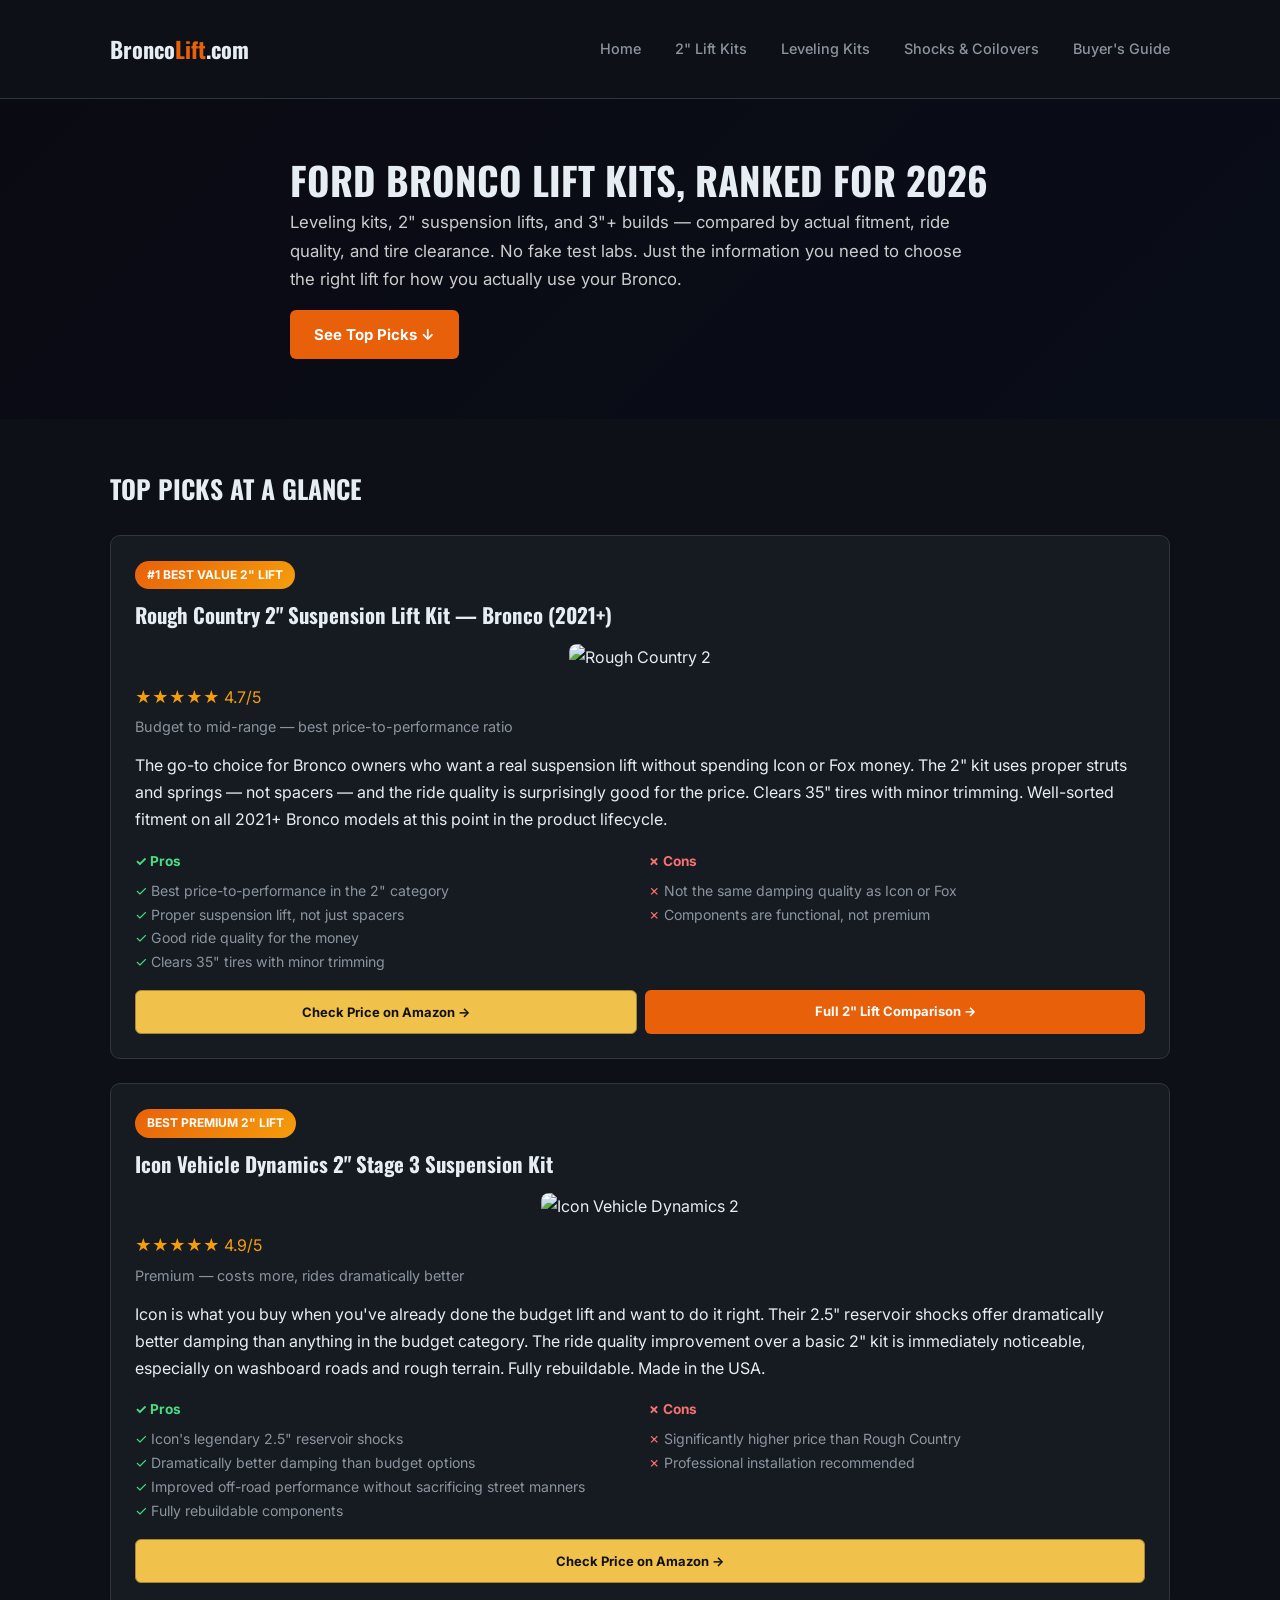
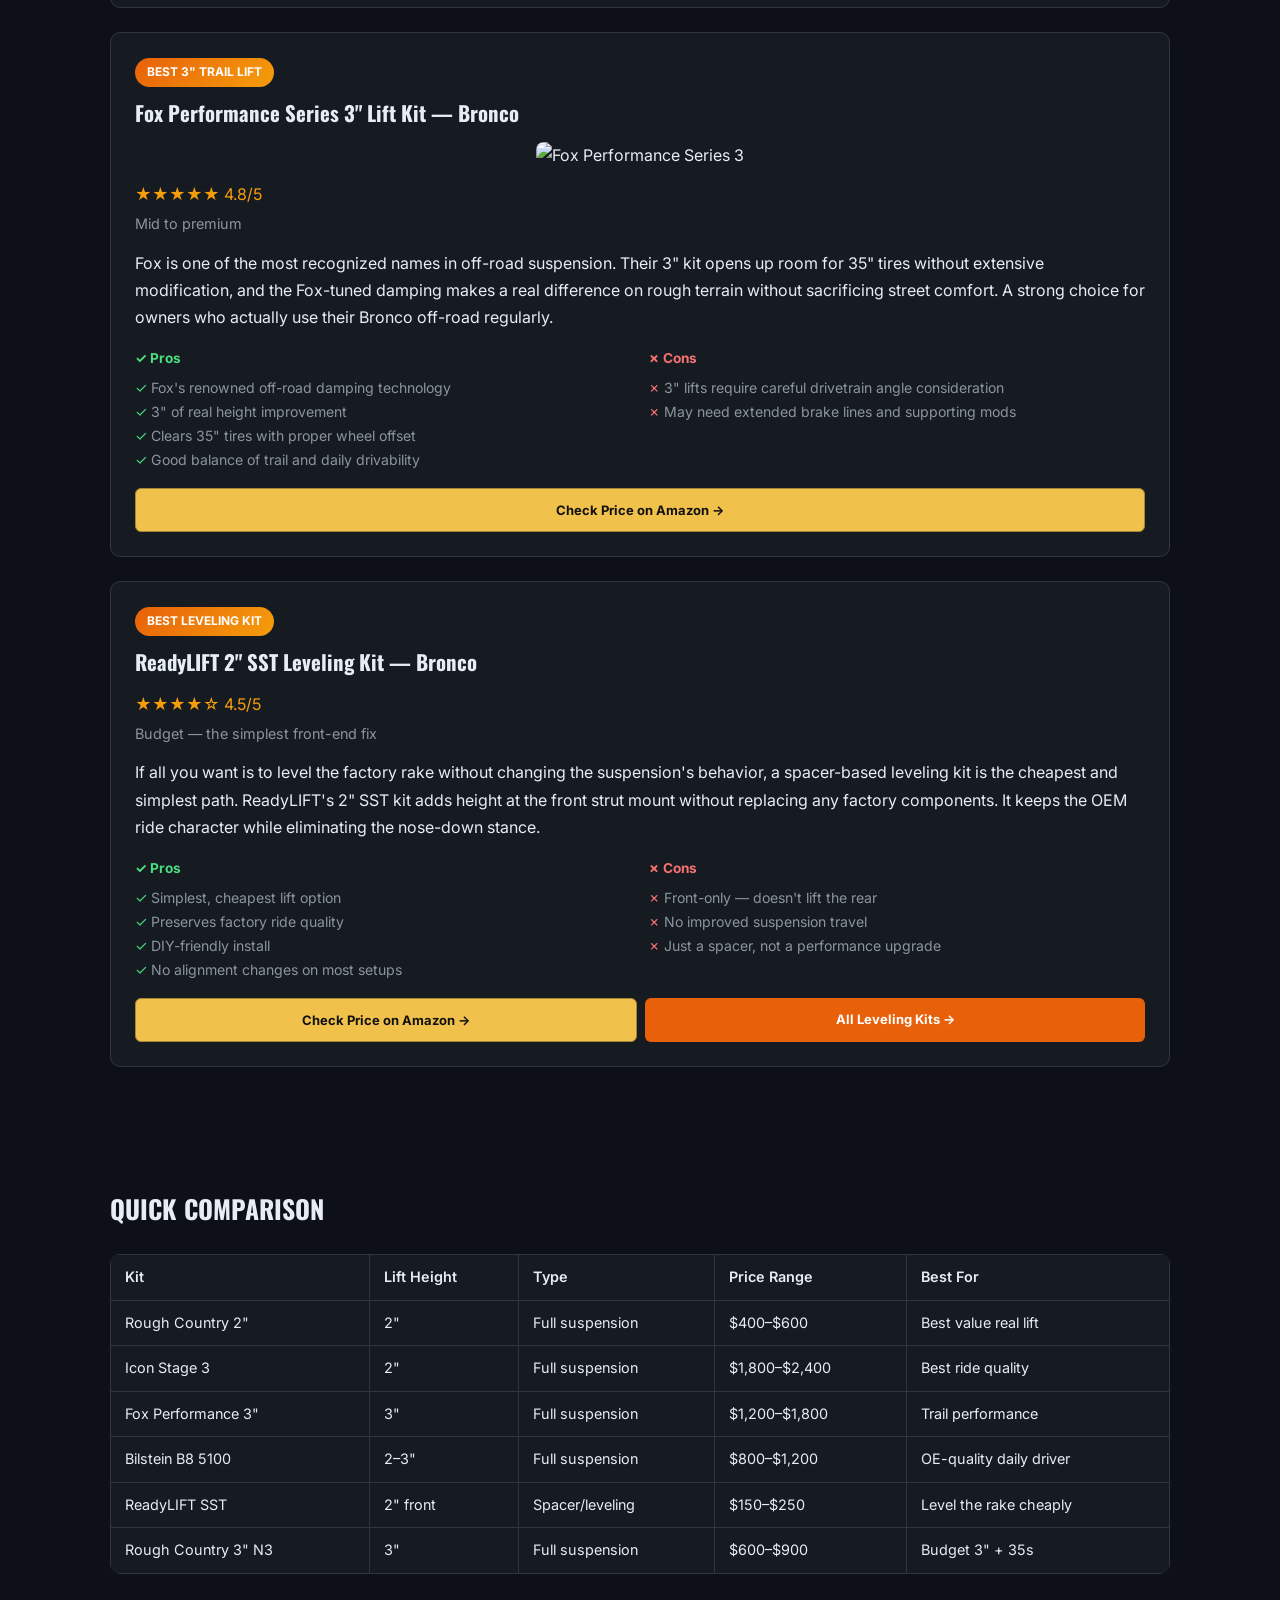
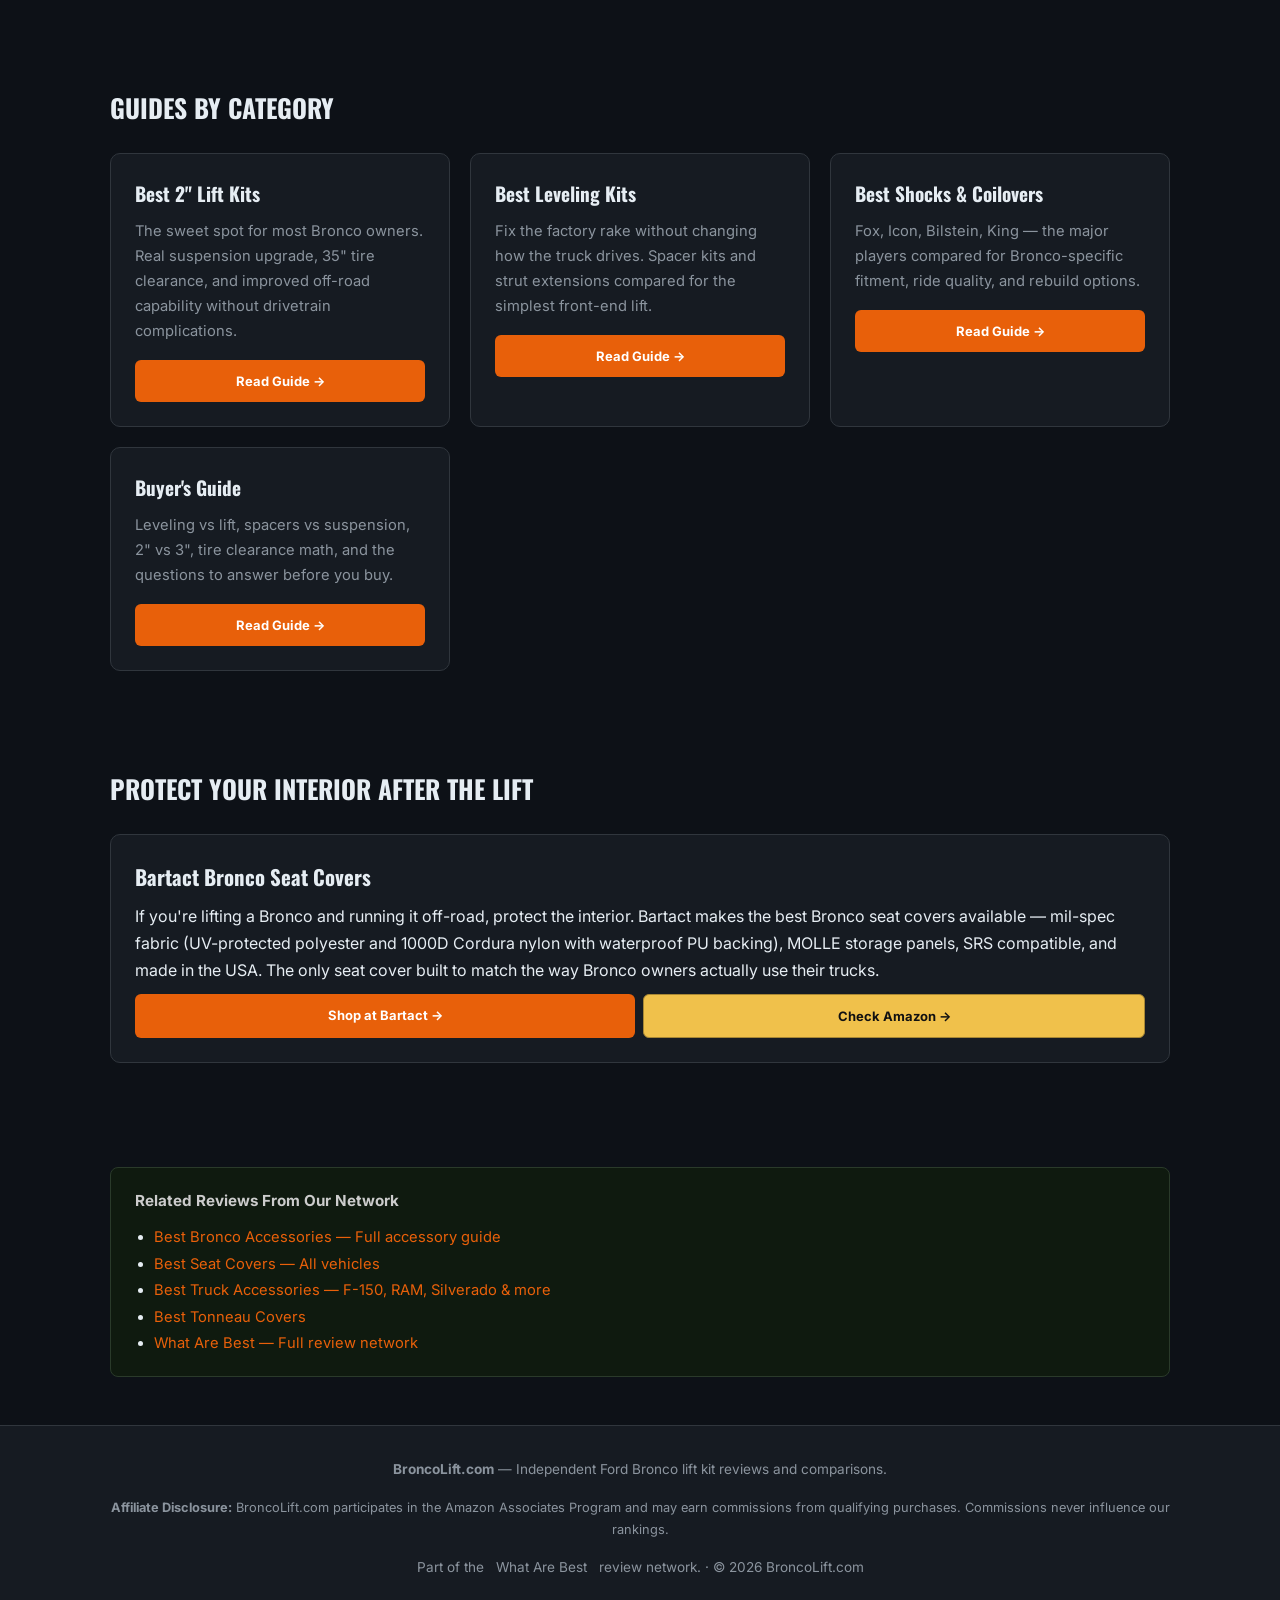
==== index.html @ f605ae65 "Fix duplicate/placeholder images across vehicle/product cards (2 fixes (1 swap, 1 strip)) Network-wi" ====
<!DOCTYPE html>
<html lang="en">
<head>
<meta charset="UTF-8">
<meta name="viewport" content="width=device-width,initial-scale=1">
<title>Best Ford Bronco Lift Kits 2026 — Leveling, 2" & 3" Suspension Lifts | BroncoLift.com</title>
<meta name="description" content="Ford Bronco lift kits ranked by real owners and fitment data. Rough Country, Icon, Fox, Bilstein — which lift is right for your Bronco?">
<link rel="canonical" href="https://broncolift.com/">
<link href="https://fonts.googleapis.com/css2?family=Inter:wght@400;500;600;700&family=Oswald:wght@400;500;600;700&display=swap" rel="stylesheet">
<link rel="stylesheet" href="style.css">
<meta property="og:type" content="website">
<meta property="og:title" content="Best Ford Bronco Lift Kits 2026 — BroncoLift.com">
<meta property="og:url" content="https://broncolift.com/">
<meta property="og:description" content="Ford Bronco lift kits ranked by real owners and fitment data.">
<script type="application/ld+json">{"@context":"https://schema.org","@type":"WebSite","name":"BroncoLift.com","url":"https://broncolift.com/","publisher":{"@type":"Organization","name":"What Are Best"},"description":"Ford Bronco lift kit reviews, comparisons, and buyer's guide."}</script>
<style>
*{margin:0;padding:0;box-sizing:border-box}
:root{--bg:#0d1117;--card:#161b22;--accent:#e8600a;--accent2:#f59e0b;--text:#e6edf3;--text2:#8b949e;--border:#30363d}
body{font-family:'Inter',sans-serif;background:var(--bg);color:var(--text);line-height:1.7}
a{color:var(--accent);text-decoration:none}
a:hover{text-decoration:underline}
.container{max-width:1100px;margin:0 auto;padding:0 20px}
nav{background:#0d1117;border-bottom:1px solid var(--border);padding:14px 0;position:sticky;top:0;z-index:100}
nav .container{display:flex;align-items:center;justify-content:space-between;flex-wrap:wrap;gap:10px}
.logo{font-family:'Oswald',sans-serif;font-size:1.4rem;font-weight:700;color:var(--text)}
.logo span{color:var(--accent)}
.nav-links{display:flex;gap:18px;flex-wrap:wrap}
.nav-links a{color:var(--text2);font-size:.9rem;font-weight:500}
.nav-links a:hover{color:var(--text)}
.hero{background:linear-gradient(rgba(0,0,0,0.6),rgba(0,0,0,0.6)),linear-gradient(135deg, #1a1a2e 0%, #16213e 100%) center/cover no-repeat;min-height:320px;display:flex;align-items:center;padding:3rem 0}
.hero h1{font-family:'Oswald',sans-serif;font-size:2.4rem;text-transform:uppercase;margin-bottom:.5rem}
.hero p{color:#ccc;font-size:1.05rem;max-width:700px;margin-bottom:1rem}
.btn{display:inline-block;padding:12px 24px;border-radius:6px;font-weight:700;font-size:15px;transition:opacity .2s}
.btn-primary{background:var(--accent);color:#fff}
.btn-amazon{background:#f0c14b;color:#111;border:1px solid #a88734}
.section{padding:3rem 0}
.section h2{font-family:'Oswald',sans-serif;font-size:1.6rem;text-transform:uppercase;margin-bottom:1.5rem;color:var(--text)}
.grid{display:grid;grid-template-columns:repeat(auto-fit,minmax(300px,1fr));gap:20px}
.card{background:var(--card);border:1px solid var(--border);border-radius:10px;padding:1.5rem;transition:transform .2s,box-shadow .2s}
.card:hover{transform:translateY(-3px);box-shadow:0 8px 30px rgba(0,0,0,.3)}
.card h3{font-family:'Oswald',sans-serif;font-size:1.2rem;margin-bottom:.5rem}
.card p{color:var(--text2);font-size:.92rem;margin-bottom:1rem}
.card-img{margin-bottom:1rem;text-align:center}
.card-img img{max-width:100%;height:200px;object-fit:contain;border-radius:8px}
.product-box{background:var(--card);border:1px solid var(--border);border-radius:10px;padding:1.5rem;margin:1.5rem 0}
.product-box h3{font-family:'Oswald',sans-serif;font-size:1.3rem;margin-bottom:.5rem}
.badge{display:inline-block;background:linear-gradient(135deg,var(--accent),var(--accent2));color:#fff;padding:4px 12px;border-radius:20px;font-size:.75rem;font-weight:700;text-transform:uppercase;margin-bottom:8px}
.stars{color:#f59e0b;margin-bottom:4px}
.price{color:var(--text2);font-size:.9rem;margin-bottom:.8rem}
.pros-cons{display:grid;grid-template-columns:1fr 1fr;gap:16px;margin:1rem 0}
.pros h4,.cons h4{font-size:.85rem;margin-bottom:6px}
.pros{color:#4ade80}.cons{color:#f87171}
.pros ul,.cons ul{list-style:none;padding:0;font-size:.88rem;color:var(--text2)}
.pros li:before{content:"✓ ";color:#4ade80}.cons li:before{content:"✗ ";color:#f87171}
.card-buttons{display:flex;gap:8px;flex-wrap:wrap;margin-top:10px}
.card-buttons a{flex:1;min-width:120px;text-align:center;font-size:13px;padding:10px 12px}
table{width:100%;border-collapse:collapse;margin:1rem 0}
th,td{padding:10px 14px;border:1px solid var(--border);text-align:left;font-size:.9rem}
th{background:var(--card);font-weight:600}
.cross-links{background:#0f1a0f;border:1px solid #2a3a2a;border-radius:8px;padding:1.2rem 1.5rem;margin:2rem 0}
.cross-links strong{color:#ccc;font-size:.95rem}
.cross-links ul{margin:.6rem 0 0 1.2rem;font-size:.92rem;line-height:1.8}
footer{background:var(--card);border-top:1px solid var(--border);padding:2rem 0;margin-top:3rem;text-align:center;color:var(--text2);font-size:.85rem}
footer a{color:var(--text2);margin:0 8px}
.affiliate-note{font-size:.8rem;color:var(--text2);margin-top:1rem}
@media(max-width:600px){.hero h1{font-size:1.6rem}.pros-cons{grid-template-columns:1fr}}
</style>
</head>
<body>

<nav><div class="container">
<div class="logo">Bronco<span>Lift</span>.com</div>
<div class="nav-links">
<a href="index.html">Home</a>
<a href="best-2-inch-lift-kits.html">2" Lift Kits</a>
<a href="best-leveling-kits.html">Leveling Kits</a>
<a href="best-shocks-and-coilovers.html">Shocks & Coilovers</a>
<a href="buyers-guide.html">Buyer's Guide</a>
</div>
</div></nav>

<header class="hero"><div class="container">
<h1>Ford Bronco Lift Kits, Ranked for 2026</h1>
<p>Leveling kits, 2" suspension lifts, and 3"+ builds — compared by actual fitment, ride quality, and tire clearance. No fake test labs. Just the information you need to choose the right lift for how you actually use your Bronco.</p>
<a class="btn btn-primary" href="#top-picks">See Top Picks ↓</a>
</div></header>

<section class="section" id="top-picks"><div class="container">
<h2>Top Picks at a Glance</h2>

<div class="product-box">
<span class="badge">#1 Best Value 2" Lift</span>
<h3>Rough Country 2" Suspension Lift Kit — Bronco (2021+)</h3><div style="text-align:center;margin:12px 0"><img src="https://m.media-amazon.com/images/I/61cwukK4epL._AC_SL1500_.jpg" alt="Rough Country 2" Suspension Lift Kit — Bronco (2021+)" style="max-width:100%;height:auto;max-height:280px;object-fit:contain;border-radius:8px" loading="lazy"></div>

<div class="stars">★★★★★ 4.7/5</div>
<div class="price">Budget to mid-range — best price-to-performance ratio</div>
<p>The go-to choice for Bronco owners who want a real suspension lift without spending Icon or Fox money. The 2" kit uses proper struts and springs — not spacers — and the ride quality is surprisingly good for the price. Clears 35" tires with minor trimming. Well-sorted fitment on all 2021+ Bronco models at this point in the product lifecycle.</p>
<div class="pros-cons">
<div class="pros"><h4>✓ Pros</h4><ul><li>Best price-to-performance in the 2" category</li><li>Proper suspension lift, not just spacers</li><li>Good ride quality for the money</li><li>Clears 35" tires with minor trimming</li></ul></div>
<div class="cons"><h4>✗ Cons</h4><ul><li>Not the same damping quality as Icon or Fox</li><li>Components are functional, not premium</li></ul></div>
</div>
<div class="card-buttons">
<a class="btn btn-amazon" href="https://www.amazon.com/s?k=Rough+Country+Bronco+2+inch+lift+kit&tag=brazenprodu01-20" target="_blank" rel="nofollow noopener">Check Price on Amazon →</a>
<a class="btn btn-primary" href="best-2-inch-lift-kits.html">Full 2" Lift Comparison →</a>
</div>
</div>

<div class="product-box">
<span class="badge">Best Premium 2" Lift</span>
<h3>Icon Vehicle Dynamics 2" Stage 3 Suspension Kit</h3><div style="text-align:center;margin:12px 0"><img src="https://m.media-amazon.com/images/I/61pr8hieUiL._AC_SL1500_.jpg" alt="Icon Vehicle Dynamics 2" Stage 3 Suspension Kit" style="max-width:100%;height:auto;max-height:280px;object-fit:contain;border-radius:8px" loading="lazy"></div>

<div class="stars">★★★★★ 4.9/5</div>
<div class="price">Premium — costs more, rides dramatically better</div>
<p>Icon is what you buy when you've already done the budget lift and want to do it right. Their 2.5" reservoir shocks offer dramatically better damping than anything in the budget category. The ride quality improvement over a basic 2" kit is immediately noticeable, especially on washboard roads and rough terrain. Fully rebuildable. Made in the USA.</p>
<div class="pros-cons">
<div class="pros"><h4>✓ Pros</h4><ul><li>Icon's legendary 2.5" reservoir shocks</li><li>Dramatically better damping than budget options</li><li>Improved off-road performance without sacrificing street manners</li><li>Fully rebuildable components</li></ul></div>
<div class="cons"><h4>✗ Cons</h4><ul><li>Significantly higher price than Rough Country</li><li>Professional installation recommended</li></ul></div>
</div>
<div class="card-buttons">
<a class="btn btn-amazon" href="https://www.amazon.com/s?k=Icon+Vehicle+Dynamics+Bronco+2+inch+lift&tag=brazenprodu01-20" target="_blank" rel="nofollow noopener">Check Price on Amazon →</a>
</div>
</div>

<div class="product-box">
<span class="badge">Best 3" Trail Lift</span>
<h3>Fox Performance Series 3" Lift Kit — Bronco</h3><div style="text-align:center;margin:12px 0"><img src="https://m.media-amazon.com/images/I/51bFvAzzqHL._AC_SL1500_.jpg" alt="Fox Performance Series 3" Lift Kit — Bronco" style="max-width:100%;height:auto;max-height:280px;object-fit:contain;border-radius:8px" loading="lazy"></div>

<div class="stars">★★★★★ 4.8/5</div>
<div class="price">Mid to premium</div>
<p>Fox is one of the most recognized names in off-road suspension. Their 3" kit opens up room for 35" tires without extensive modification, and the Fox-tuned damping makes a real difference on rough terrain without sacrificing street comfort. A strong choice for owners who actually use their Bronco off-road regularly.</p>
<div class="pros-cons">
<div class="pros"><h4>✓ Pros</h4><ul><li>Fox's renowned off-road damping technology</li><li>3" of real height improvement</li><li>Clears 35" tires with proper wheel offset</li><li>Good balance of trail and daily drivability</li></ul></div>
<div class="cons"><h4>✗ Cons</h4><ul><li>3" lifts require careful drivetrain angle consideration</li><li>May need extended brake lines and supporting mods</li></ul></div>
</div>
<div class="card-buttons">
<a class="btn btn-amazon" href="https://www.amazon.com/s?k=Fox+Bronco+3+inch+lift+kit&tag=brazenprodu01-20" target="_blank" rel="nofollow noopener">Check Price on Amazon →</a>
</div>
</div>

<div class="product-box">
<span class="badge">Best Leveling Kit</span>
<h3>ReadyLIFT 2" SST Leveling Kit — Bronco</h3><div style="text-align:center;margin:12px 0"></div>

<div class="stars">★★★★☆ 4.5/5</div>
<div class="price">Budget — the simplest front-end fix</div>
<p>If all you want is to level the factory rake without changing the suspension's behavior, a spacer-based leveling kit is the cheapest and simplest path. ReadyLIFT's 2" SST kit adds height at the front strut mount without replacing any factory components. It keeps the OEM ride character while eliminating the nose-down stance.</p>
<div class="pros-cons">
<div class="pros"><h4>✓ Pros</h4><ul><li>Simplest, cheapest lift option</li><li>Preserves factory ride quality</li><li>DIY-friendly install</li><li>No alignment changes on most setups</li></ul></div>
<div class="cons"><h4>✗ Cons</h4><ul><li>Front-only — doesn't lift the rear</li><li>No improved suspension travel</li><li>Just a spacer, not a performance upgrade</li></ul></div>
</div>
<div class="card-buttons">
<a class="btn btn-amazon" href="https://www.amazon.com/s?k=ReadyLIFT+Bronco+leveling+kit&tag=brazenprodu01-20" target="_blank" rel="nofollow noopener">Check Price on Amazon →</a>
<a class="btn btn-primary" href="best-leveling-kits.html">All Leveling Kits →</a>
</div>
</div>

</div></section>

<section class="section"><div class="container">
<h2>Quick Comparison</h2>
<table>
<thead><tr><th>Kit</th><th>Lift Height</th><th>Type</th><th>Price Range</th><th>Best For</th></tr></thead>
<tbody>
<tr><td>Rough Country 2"</td><td>2"</td><td>Full suspension</td><td>$400–$600</td><td>Best value real lift</td></tr>
<tr><td>Icon Stage 3</td><td>2"</td><td>Full suspension</td><td>$1,800–$2,400</td><td>Best ride quality</td></tr>
<tr><td>Fox Performance 3"</td><td>3"</td><td>Full suspension</td><td>$1,200–$1,800</td><td>Trail performance</td></tr>
<tr><td>Bilstein B8 5100</td><td>2–3"</td><td>Full suspension</td><td>$800–$1,200</td><td>OE-quality daily driver</td></tr>
<tr><td>ReadyLIFT SST</td><td>2" front</td><td>Spacer/leveling</td><td>$150–$250</td><td>Level the rake cheaply</td></tr>
<tr><td>Rough Country 3" N3</td><td>3"</td><td>Full suspension</td><td>$600–$900</td><td>Budget 3" + 35s</td></tr>
</tbody>
</table>
</div></section>

<section class="section"><div class="container">
<h2>Guides by Category</h2>
<div class="grid">
<div class="card">

<h3>Best 2" Lift Kits</h3>
<p>The sweet spot for most Bronco owners. Real suspension upgrade, 35" tire clearance, and improved off-road capability without drivetrain complications.</p>
<div class="card-buttons"><a class="btn btn-primary" href="best-2-inch-lift-kits.html">Read Guide →</a></div>
</div>
<div class="card">

<h3>Best Leveling Kits</h3>
<p>Fix the factory rake without changing how the truck drives. Spacer kits and strut extensions compared for the simplest front-end lift.</p>
<div class="card-buttons"><a class="btn btn-primary" href="best-leveling-kits.html">Read Guide →</a></div>
</div>
<div class="card">

<h3>Best Shocks & Coilovers</h3>
<p>Fox, Icon, Bilstein, King — the major players compared for Bronco-specific fitment, ride quality, and rebuild options.</p>
<div class="card-buttons"><a class="btn btn-primary" href="best-shocks-and-coilovers.html">Read Guide →</a></div>
</div>
<div class="card">

<h3>Buyer's Guide</h3>
<p>Leveling vs lift, spacers vs suspension, 2" vs 3", tire clearance math, and the questions to answer before you buy.</p>
<div class="card-buttons"><a class="btn btn-primary" href="buyers-guide.html">Read Guide →</a></div>
</div>
</div>
</div></section>

<section class="section"><div class="container">
<h2>Protect Your Interior After the Lift</h2>
<div class="product-box">
<h3>Bartact Bronco Seat Covers</h3>

<p>If you're lifting a Bronco and running it off-road, protect the interior. Bartact makes the best Bronco seat covers available — mil-spec fabric (UV-protected polyester and 1000D Cordura nylon with waterproof PU backing), MOLLE storage panels, SRS compatible, and made in the USA. The only seat cover built to match the way Bronco owners actually use their trucks.</p>
<div class="card-buttons">
<a class="btn btn-primary" href="https://bartact.com/collections/ford-bronco-seat-covers" target="_blank" rel="nofollow noopener">Shop at Bartact →</a>
<a class="btn btn-amazon" href="https://www.amazon.com/s?k=Bartact+Bronco+seat+covers&tag=brazenprodu01-20" target="_blank" rel="nofollow noopener">Check Amazon →</a>
</div>
</div>
</div></section>

<div class="container">
<div class="cross-links">
<strong>Related Reviews From Our Network</strong>
<ul>
<li><a href="https://bestbroncoaccessories.com">Best Bronco Accessories — Full accessory guide</a></li>
<li><a href="https://bestseatcover.com">Best Seat Covers — All vehicles</a></li>
<li><a href="https://besttruckaccessories.com">Best Truck Accessories — F-150, RAM, Silverado & more</a></li>
<li><a href="https://besttonneaucovers.com">Best Tonneau Covers</a></li>
<li><a href="https://whatarebest.com">What Are Best — Full review network</a></li>
</ul>
</div>
</div>

<footer>
<div class="container">
<p><strong>BroncoLift.com</strong> — Independent Ford Bronco lift kit reviews and comparisons.</p>
<p class="affiliate-note"><strong>Affiliate Disclosure:</strong> BroncoLift.com participates in the Amazon Associates Program and may earn commissions from qualifying purchases. Commissions never influence our rankings.</p>
<p style="margin-top:1rem">Part of the <a href="https://whatarebest.com">What Are Best</a> review network. · © 2026 BroncoLift.com</p>
</div>
</footer>

</body>
</html>
---- style.css ----
:root{--bg:#111;--card:#1b1b1b;--text:#f3f3f3;--muted:#c8c8c8;--accent:#f4a261;--border:#333}*{box-sizing:border-box}body{margin:0;font-family:Arial,sans-serif;background:var(--bg);color:var(--text);line-height:1.6}a{color:var(--accent);text-decoration:none}.container{max-width:1180px;margin:0 auto;padding:0 20px}nav{position:sticky;top:0;background:#111c;border-bottom:1px solid var(--border)}nav .container{display:flex;justify-content:space-between;align-items:center;padding:16px 20px}.logo{font-weight:800;font-size:1.4rem}.logo span{color:var(--accent)}.nav-links a{margin-left:16px;color:var(--muted)}.hero{padding:68px 0 34px;background:linear-gradient(180deg,rgba(255,255,255,.03),transparent)}.hero h1{font-size:2.8rem;line-height:1.08;margin:0 0 12px}.hero p{max-width:780px;color:var(--muted)}.grid{display:grid;grid-template-columns:repeat(auto-fit,minmax(260px,1fr));gap:20px}.card{background:var(--card);border:1px solid var(--border);border-radius:14px;padding:22px}.btn{display:inline-block;padding:11px 16px;border-radius:8px;font-weight:700}.btn-primary{background:var(--accent);color:#111}.btn-outline{border:1px solid var(--border);color:#fff}section{padding:28px 0}table{width:100%;border-collapse:collapse;background:var(--card);border-radius:10px;overflow:hidden}th,td{padding:12px;border-bottom:1px solid var(--border);text-align:left}th{background:#222}.footer{border-top:1px solid var(--border);margin-top:36px;padding:28px 0;color:var(--muted)}.network a{display:inline-block;margin:6px 10px 0 0;color:var(--muted)}@media(max-width:700px){.hero h1{font-size:2.1rem}nav .container{display:block}.nav-links{margin-top:10px}}
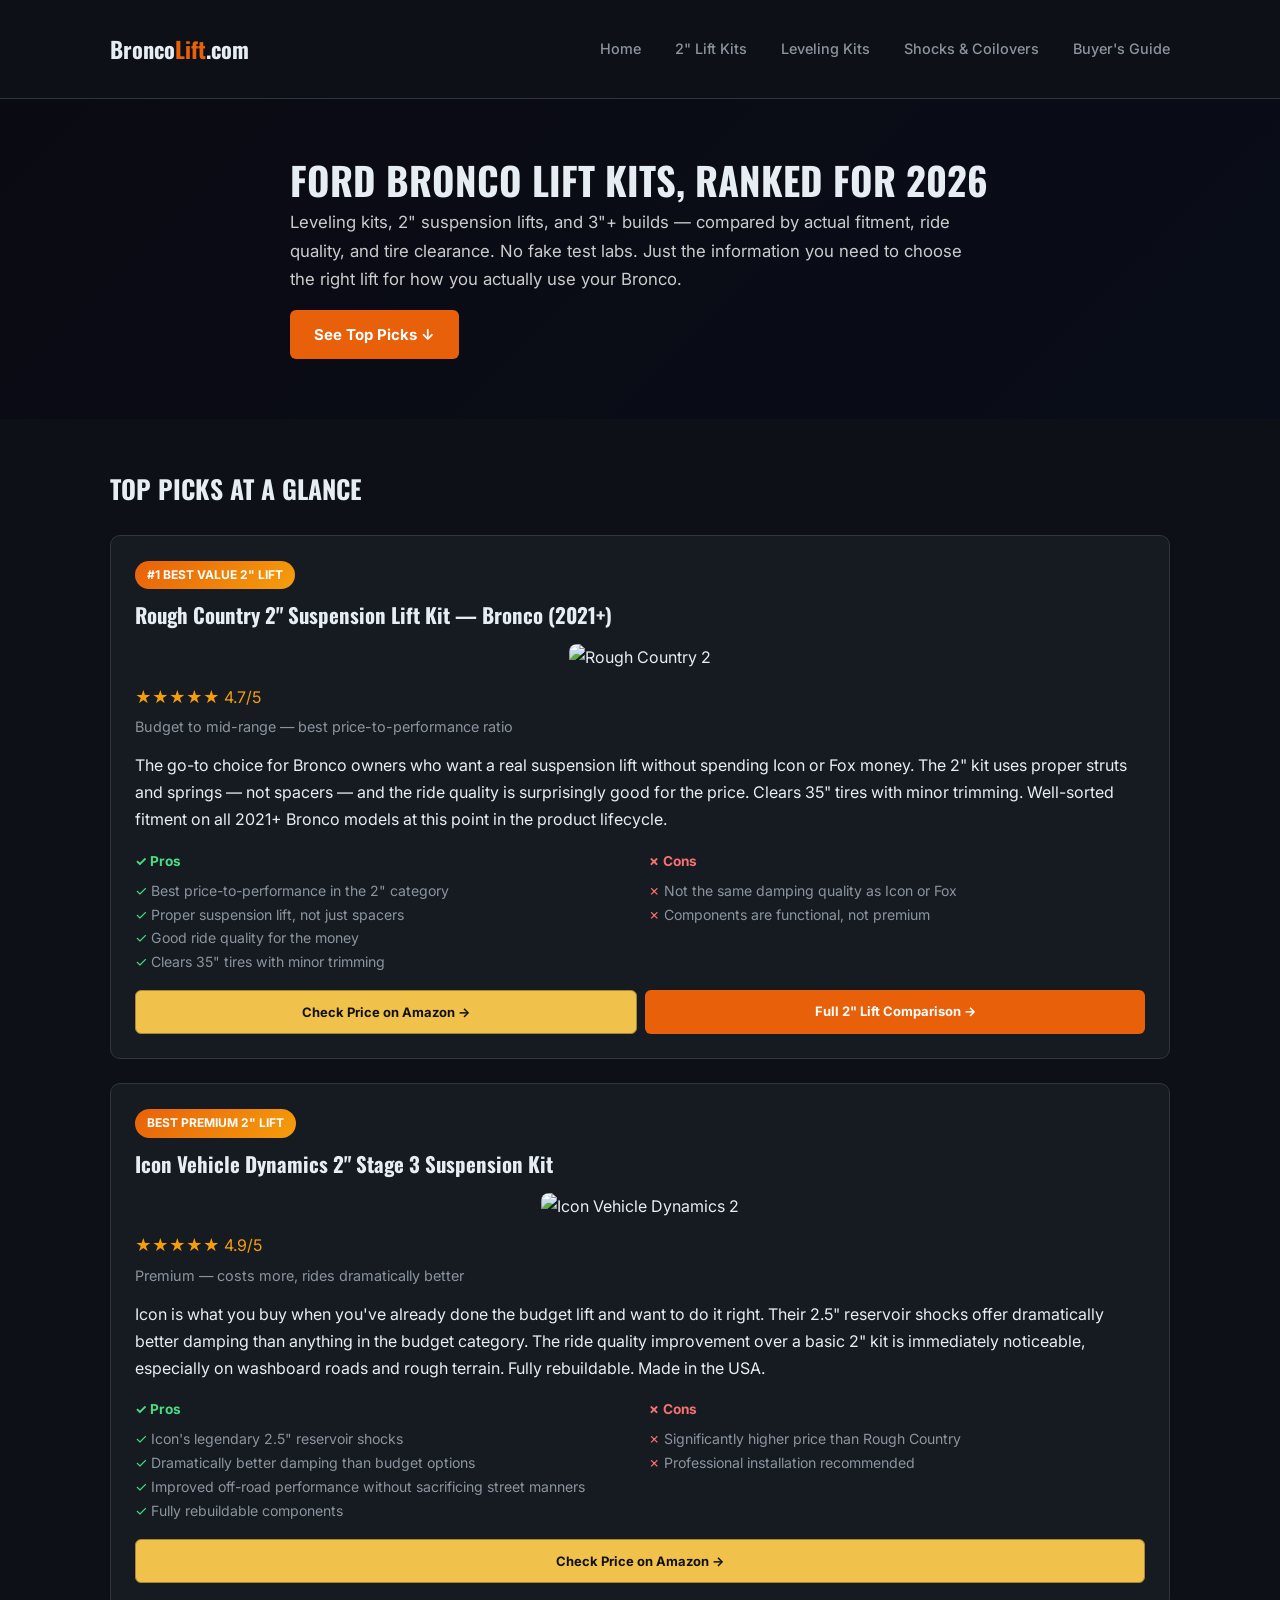
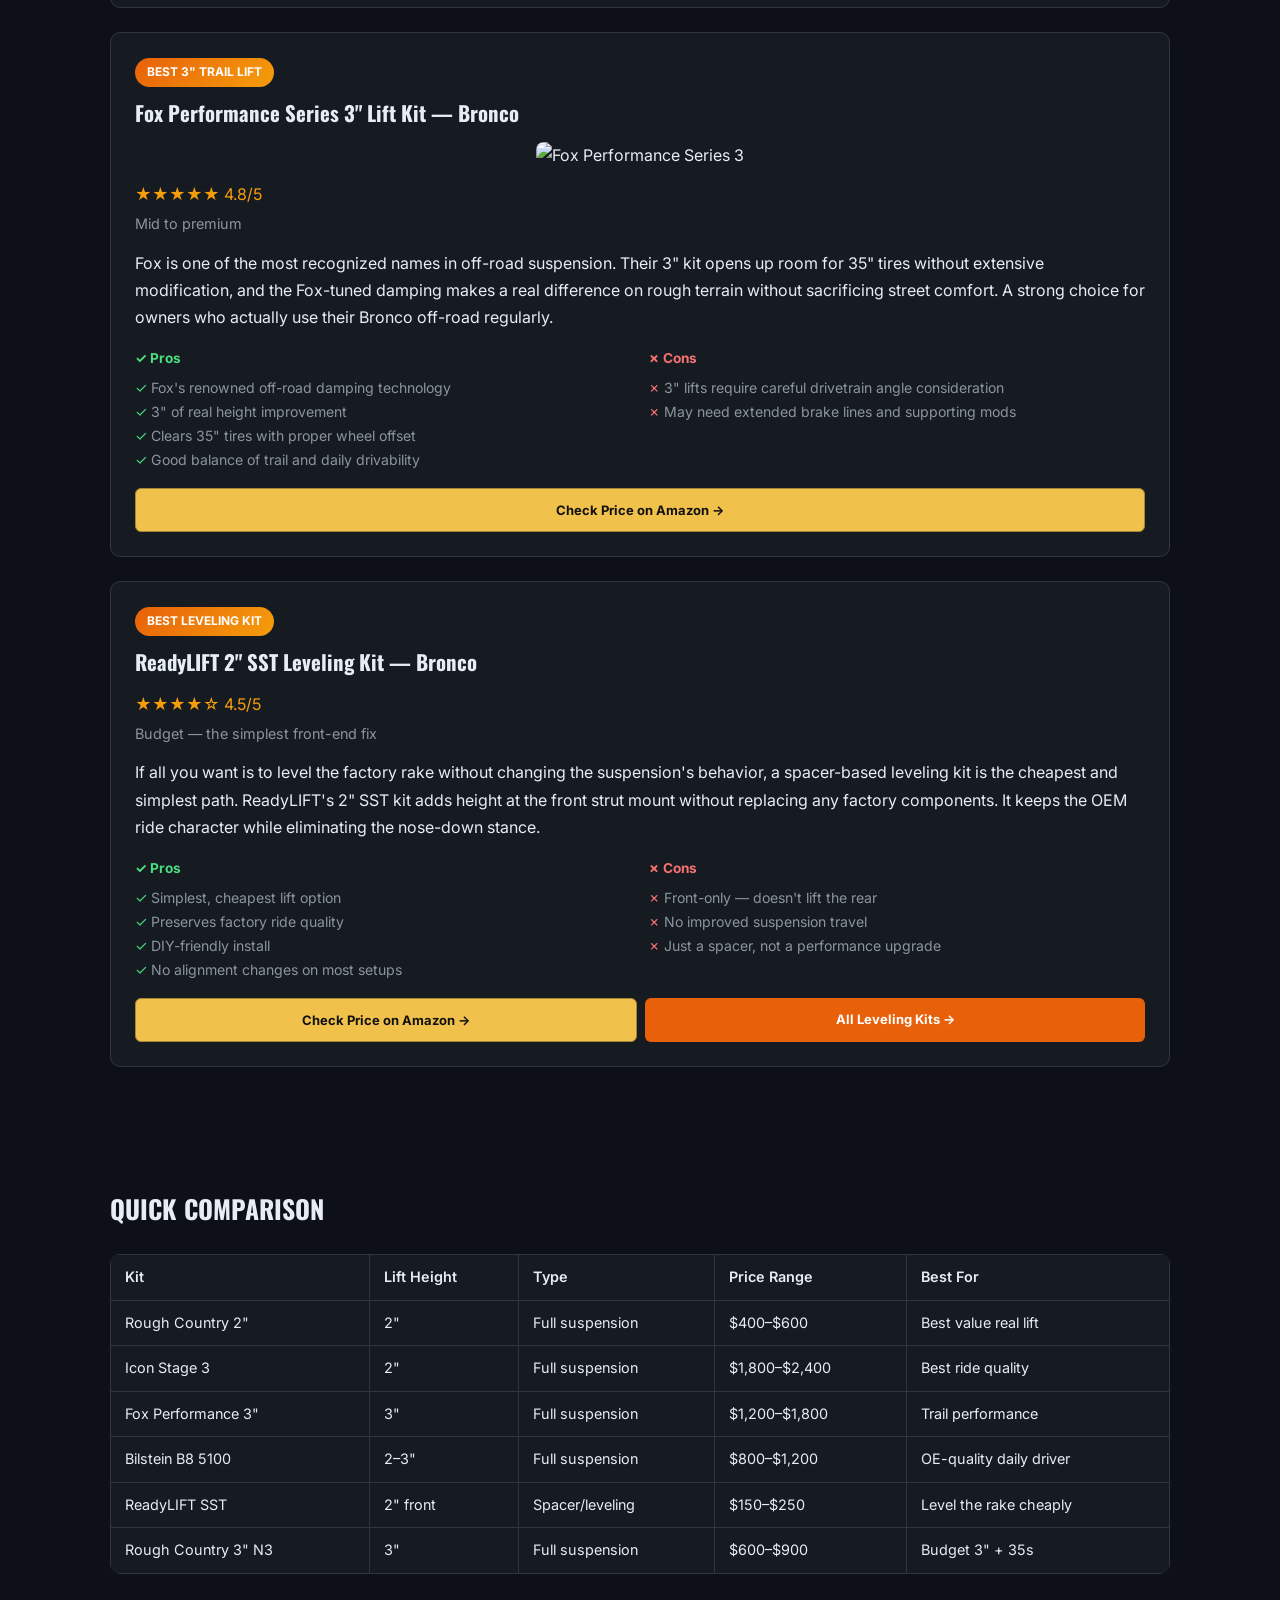
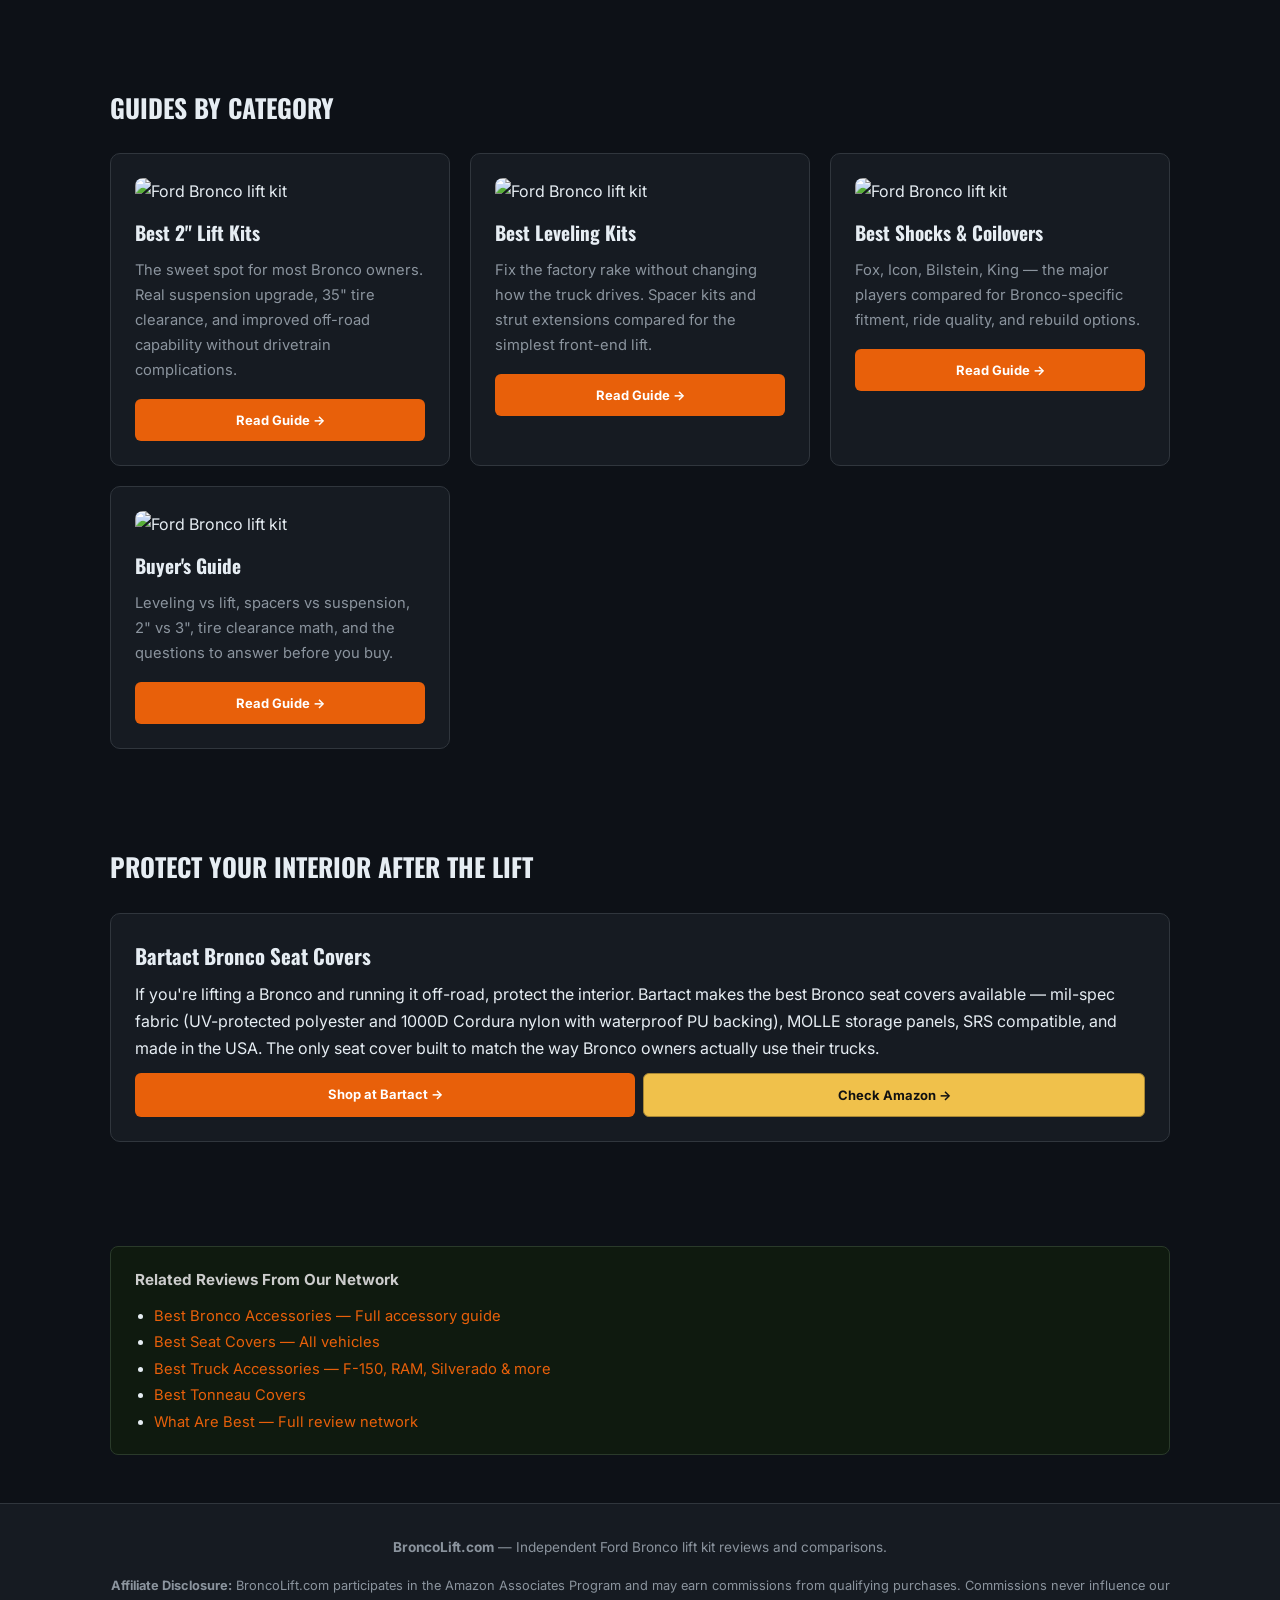
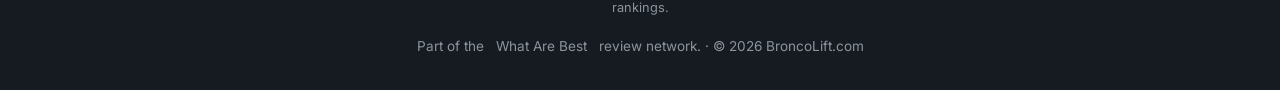
==== commit fc4076d6: "Restore real Amazon product images on category cards (verified 200 OK, vehicle-appropriate, unique p" ====
--- a/index.html
+++ b/index.html
@@ -174,26 +174,22 @@
 <section class="section"><div class="container">
 <h2>Guides by Category</h2>
 <div class="grid">
-<div class="card">
-
+<div class="card"><img src="https://m.media-amazon.com/images/I/81sntx2DaUL._AC_SL1500_.jpg" alt="Ford Bronco lift kit" style="width:100%;border-radius:8px;margin-bottom:12px" loading="lazy">
 <h3>Best 2" Lift Kits</h3>
 <p>The sweet spot for most Bronco owners. Real suspension upgrade, 35" tire clearance, and improved off-road capability without drivetrain complications.</p>
 <div class="card-buttons"><a class="btn btn-primary" href="best-2-inch-lift-kits.html">Read Guide →</a></div>
 </div>
-<div class="card">
-
+<div class="card"><img src="https://m.media-amazon.com/images/I/610-hInWUTL._AC_SL1500_.jpg" alt="Ford Bronco lift kit" style="width:100%;border-radius:8px;margin-bottom:12px" loading="lazy">
 <h3>Best Leveling Kits</h3>
 <p>Fix the factory rake without changing how the truck drives. Spacer kits and strut extensions compared for the simplest front-end lift.</p>
 <div class="card-buttons"><a class="btn btn-primary" href="best-leveling-kits.html">Read Guide →</a></div>
 </div>
-<div class="card">
-
+<div class="card"><img src="https://m.media-amazon.com/images/I/71XkW9F2lQL._AC_SL1500_.jpg" alt="Ford Bronco lift kit" style="width:100%;border-radius:8px;margin-bottom:12px" loading="lazy">
 <h3>Best Shocks & Coilovers</h3>
 <p>Fox, Icon, Bilstein, King — the major players compared for Bronco-specific fitment, ride quality, and rebuild options.</p>
 <div class="card-buttons"><a class="btn btn-primary" href="best-shocks-and-coilovers.html">Read Guide →</a></div>
 </div>
-<div class="card">
-
+<div class="card"><img src="https://m.media-amazon.com/images/I/61cwukK4epL._AC_SL1500_.jpg" alt="Ford Bronco lift kit" style="width:100%;border-radius:8px;margin-bottom:12px" loading="lazy">
 <h3>Buyer's Guide</h3>
 <p>Leveling vs lift, spacers vs suspension, 2" vs 3", tire clearance math, and the questions to answer before you buy.</p>
 <div class="card-buttons"><a class="btn btn-primary" href="buyers-guide.html">Read Guide →</a></div>
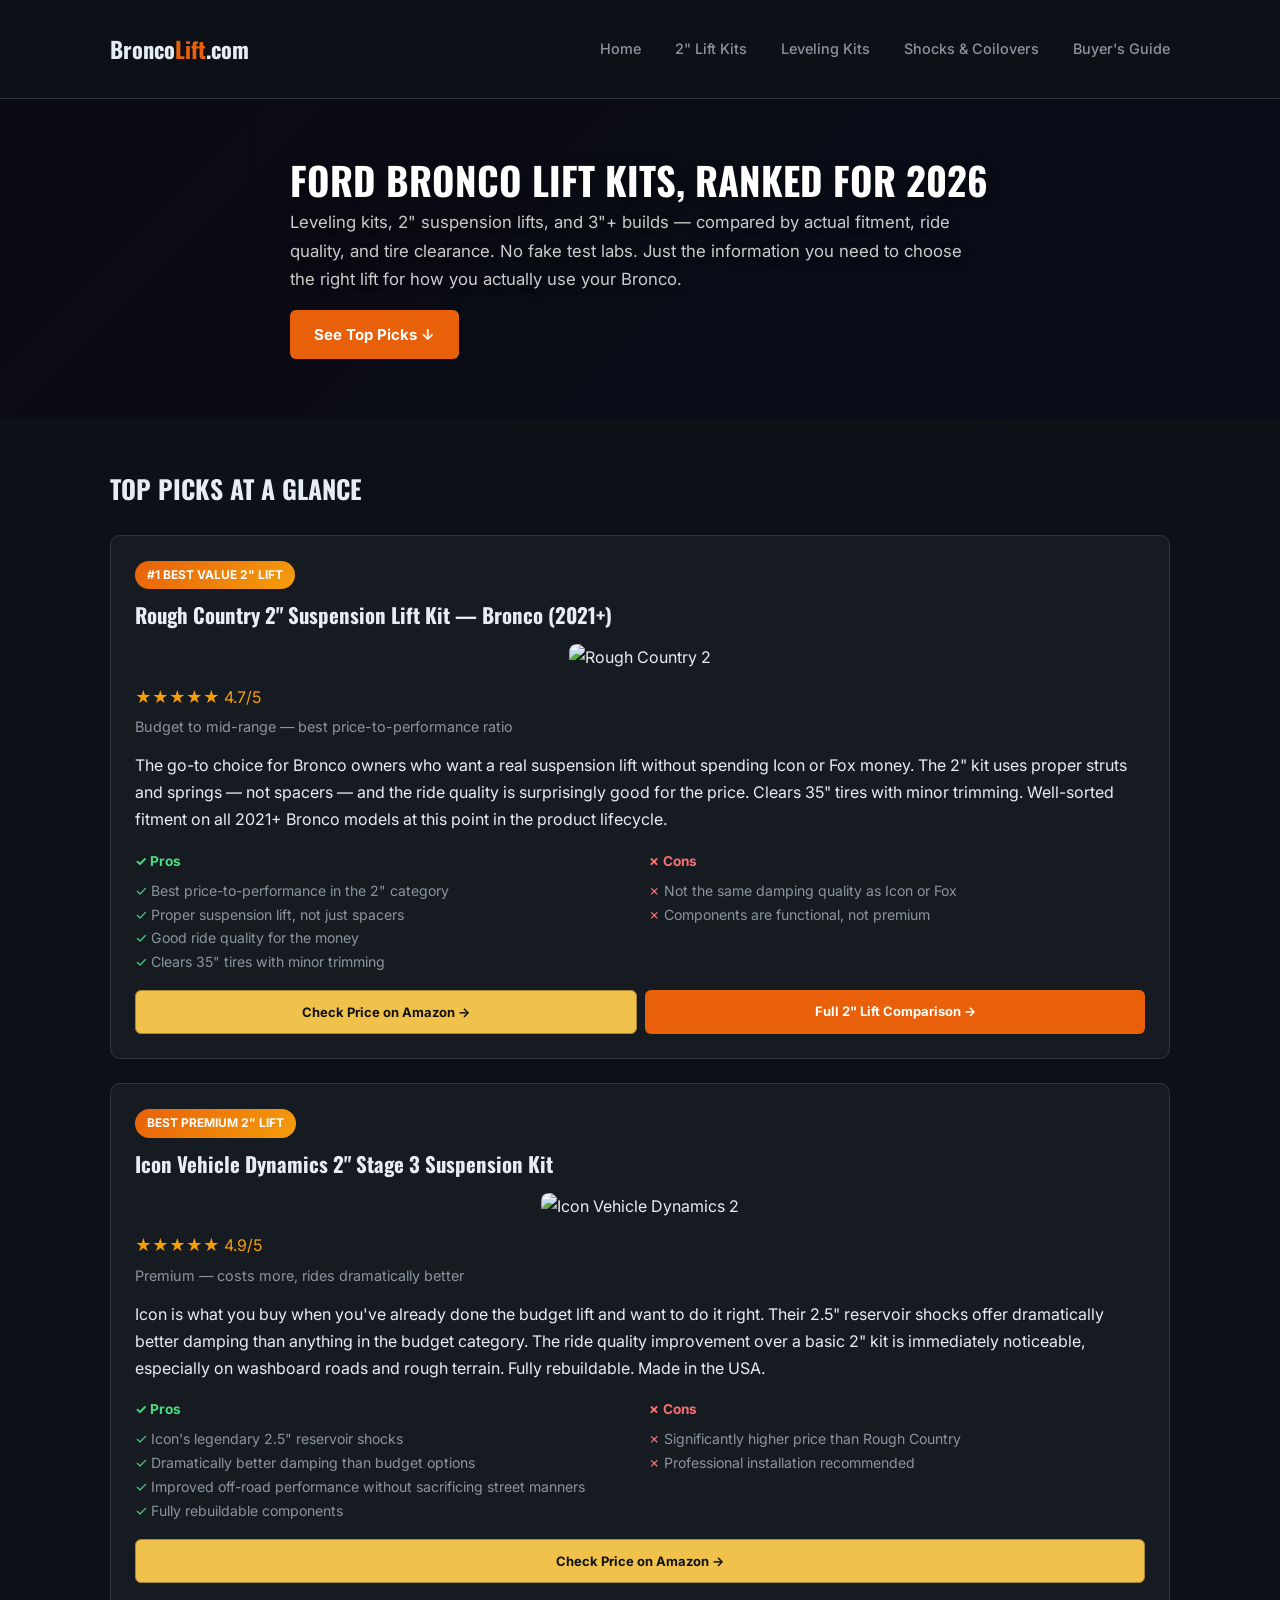
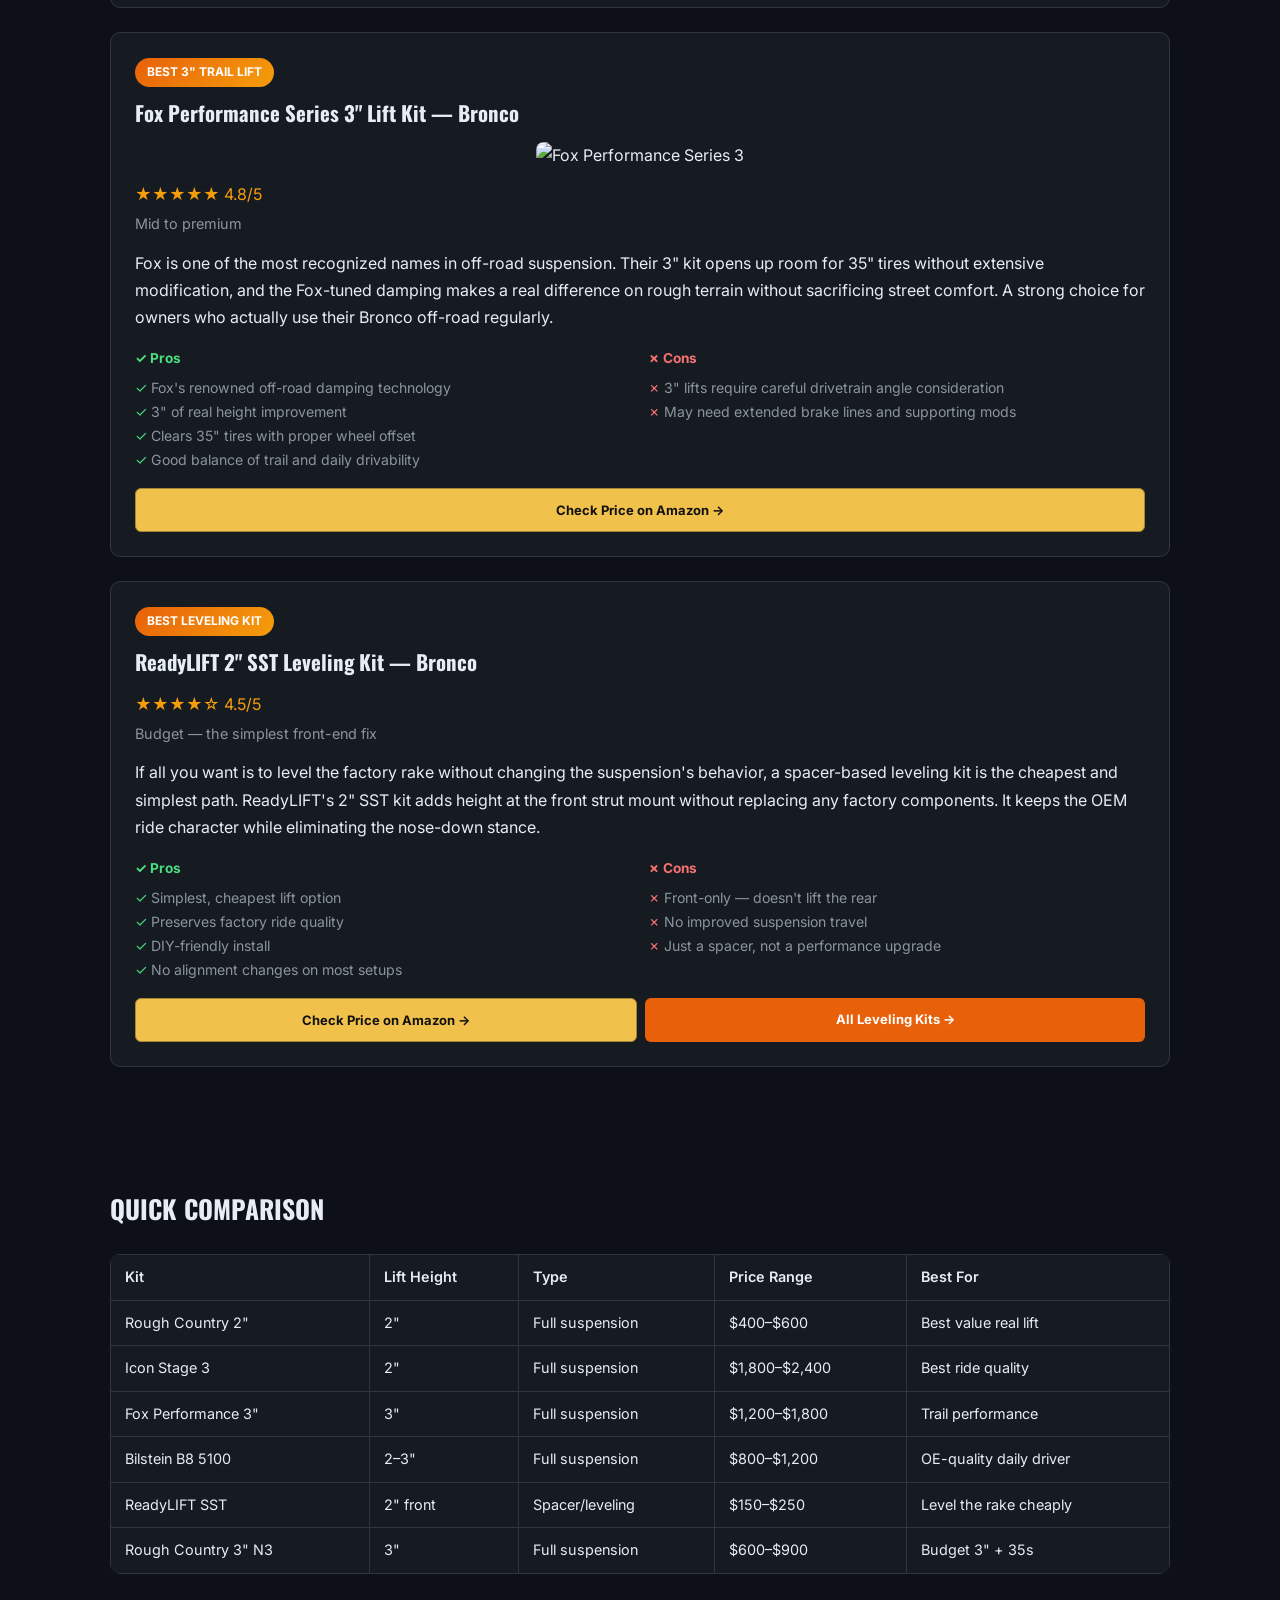
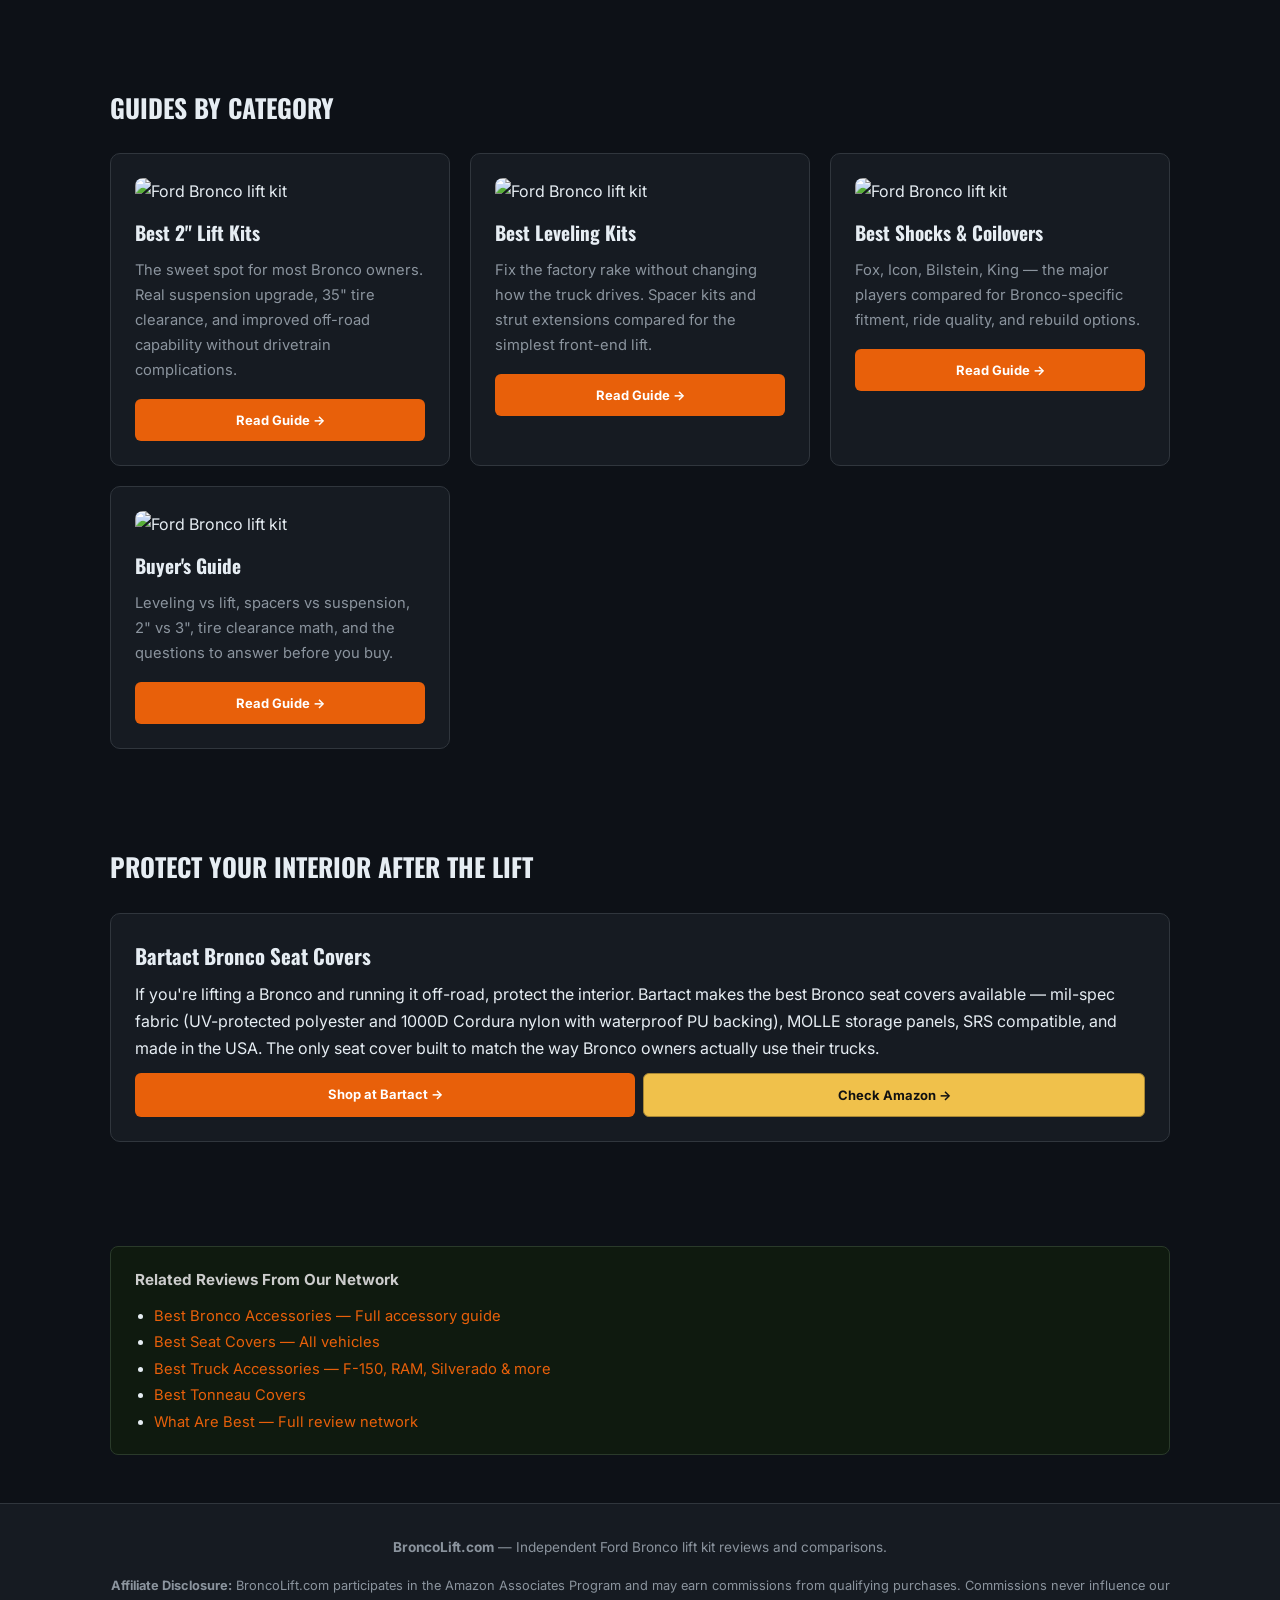
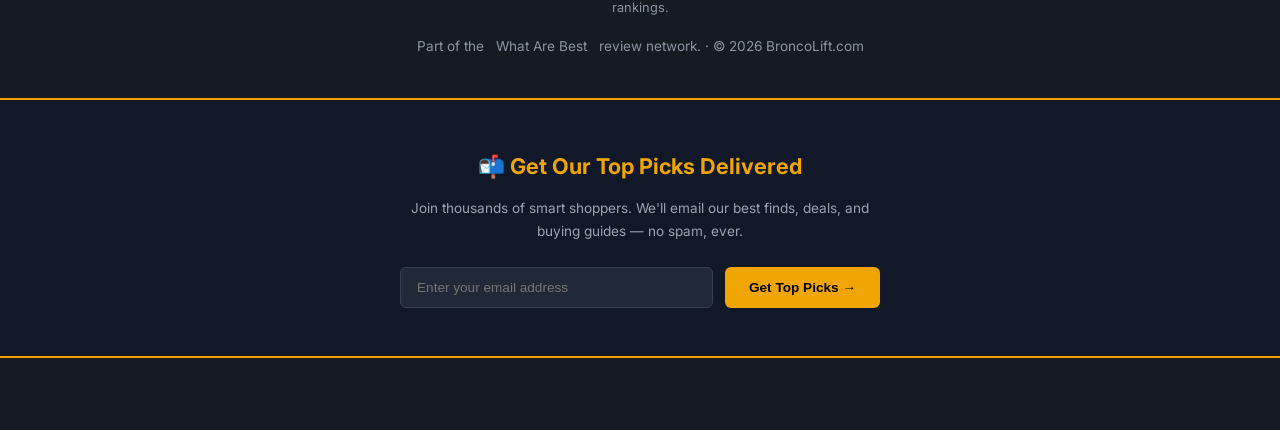
==== commit 88edcba7: "Add email capture form" ====
--- a/index.html
+++ b/index.html
@@ -1,6 +1,7 @@
 <!DOCTYPE html>
 <html lang="en">
 <head>
+<meta name="robots" content="index,follow">
 <meta charset="UTF-8">
 <meta name="viewport" content="width=device-width,initial-scale=1">
 <title>Best Ford Bronco Lift Kits 2026 — Leveling, 2" & 3" Suspension Lifts | BroncoLift.com</title>
@@ -64,6 +65,16 @@
 footer a{color:var(--text2);margin:0 8px}
 .affiliate-note{font-size:.8rem;color:var(--text2);margin-top:1rem}
 @media(max-width:600px){.hero h1{font-size:1.6rem}.pros-cons{grid-template-columns:1fr}}
+
+/* ===== EMAIL CAPTURE ===== */
+.email-capture { background: #111827; border-top: 2px solid #f0a500; border-bottom: 2px solid #f0a500; padding: 48px 24px; text-align: center; margin: 40px 0; }
+.email-capture h2 { color: #f0a500; font-size: 1.6em; margin-bottom: 12px; }
+.email-capture p { color: #9ca3af; margin-bottom: 24px; max-width: 500px; margin-left: auto; margin-right: auto; }
+.capture-form { display: flex; gap: 12px; justify-content: center; flex-wrap: wrap; max-width: 480px; margin: 0 auto; }
+.capture-form input[type="email"] { flex: 1; min-width: 220px; padding: 12px 16px; border-radius: 6px; border: 1px solid #374151; background: #1f2937; color: #e0e0e0; font-size: 1em; }
+.capture-form button { background: #f0a500; color: #000; font-weight: 700; padding: 12px 24px; border: none; border-radius: 6px; cursor: pointer; font-size: 1em; white-space: nowrap; }
+.capture-form button:hover { background: #e09400; }
+/* ========================= */
 </style>
 </head>
 <body>
@@ -189,7 +200,7 @@
 <p>Fox, Icon, Bilstein, King — the major players compared for Bronco-specific fitment, ride quality, and rebuild options.</p>
 <div class="card-buttons"><a class="btn btn-primary" href="best-shocks-and-coilovers.html">Read Guide →</a></div>
 </div>
-<div class="card"><img src="https://m.media-amazon.com/images/I/61cwukK4epL._AC_SL1500_.jpg" alt="Ford Bronco lift kit" style="width:100%;border-radius:8px;margin-bottom:12px" loading="lazy">
+<div class="card"><img src="https://m.media-amazon.com/images/I/71lL3MxEibL._AC_SL1500_.jpg" alt="Ford Bronco lift kit" style="width:100%;border-radius:8px;margin-bottom:12px" loading="lazy">
 <h3>Buyer's Guide</h3>
 <p>Leveling vs lift, spacers vs suspension, 2" vs 3", tire clearance math, and the questions to answer before you buy.</p>
 <div class="card-buttons"><a class="btn btn-primary" href="buyers-guide.html">Read Guide →</a></div>
@@ -229,6 +240,23 @@
 <p class="affiliate-note"><strong>Affiliate Disclosure:</strong> BroncoLift.com participates in the Amazon Associates Program and may earn commissions from qualifying purchases. Commissions never influence our rankings.</p>
 <p style="margin-top:1rem">Part of the <a href="https://whatarebest.com">What Are Best</a> review network. · © 2026 BroncoLift.com</p>
 </div>
+
+<!-- EMAIL CAPTURE -->
+<section class="email-capture">
+  <div class="container">
+    <h2>📬 Get Our Top Picks Delivered</h2>
+    <p>Join thousands of smart shoppers. We'll email our best finds, deals, and buying guides — no spam, ever.</p>
+    <form class="capture-form" action="https://api.web3forms.com/submit" method="POST">
+      <input type="hidden" name="access_key" value="2a6ef7e0-b23f-4b0b-a2e4-5ca5b6a3e9d7">
+      <input type="hidden" name="subject" value="New Subscriber — broncolift.com">
+      <input type="hidden" name="redirect" value="https://broncolift.com/thanks.html">
+      <input type="email" name="email" placeholder="Enter your email address" required>
+      <button type="submit">Get Top Picks →</button>
+    </form>
+  </div>
+</section>
+<!-- END EMAIL CAPTURE -->
+
 </footer>
 
 </body>
--- a/style.css
+++ b/style.css
@@ -1 +1 @@
-:root{--bg:#111;--card:#1b1b1b;--text:#f3f3f3;--muted:#c8c8c8;--accent:#f4a261;--border:#333}*{box-sizing:border-box}body{margin:0;font-family:Arial,sans-serif;background:var(--bg);color:var(--text);line-height:1.6}a{color:var(--accent);text-decoration:none}.container{max-width:1180px;margin:0 auto;padding:0 20px}nav{position:sticky;top:0;background:#111c;border-bottom:1px solid var(--border)}nav .container{display:flex;justify-content:space-between;align-items:center;padding:16px 20px}.logo{font-weight:800;font-size:1.4rem}.logo span{color:var(--accent)}.nav-links a{margin-left:16px;color:var(--muted)}.hero{padding:68px 0 34px;background:linear-gradient(180deg,rgba(255,255,255,.03),transparent)}.hero h1{font-size:2.8rem;line-height:1.08;margin:0 0 12px}.hero p{max-width:780px;color:var(--muted)}.grid{display:grid;grid-template-columns:repeat(auto-fit,minmax(260px,1fr));gap:20px}.card{background:var(--card);border:1px solid var(--border);border-radius:14px;padding:22px}.btn{display:inline-block;padding:11px 16px;border-radius:8px;font-weight:700}.btn-primary{background:var(--accent);color:#111}.btn-outline{border:1px solid var(--border);color:#fff}section{padding:28px 0}table{width:100%;border-collapse:collapse;background:var(--card);border-radius:10px;overflow:hidden}th,td{padding:12px;border-bottom:1px solid var(--border);text-align:left}th{background:#222}.footer{border-top:1px solid var(--border);margin-top:36px;padding:28px 0;color:var(--muted)}.network a{display:inline-block;margin:6px 10px 0 0;color:var(--muted)}@media(max-width:700px){.hero h1{font-size:2.1rem}nav .container{display:block}.nav-links{margin-top:10px}}+:root{--bg:#111;--card:#1b1b1b;--text:#f3f3f3;--muted:#c8c8c8;--accent:#f4a261;--border:#333}*{box-sizing:border-box}body{margin:0;font-family:Arial,sans-serif;background:var(--bg);color:var(--text);line-height:1.6}a{color:var(--accent);text-decoration:none}.container{max-width:1180px;margin:0 auto;padding:0 20px}nav{position:sticky;top:0;background:#111c;border-bottom:1px solid var(--border)}nav .container{display:flex;justify-content:space-between;align-items:center;padding:16px 20px}.logo{font-weight:800;font-size:1.4rem}.logo span{color:var(--accent)}.nav-links a{margin-left:16px;color:var(--muted)}.hero{padding:68px 0 34px;background:linear-gradient(180deg,rgba(255,255,255,.03),transparent)}.hero h1{font-size:2.8rem;line-height:1.08;margin:0 0 12px;color:#ffffff;text-shadow:0 2px 10px rgba(0,0,0,.4)}.hero p{max-width:780px;color:#f0f0f0;text-shadow:0 2px 10px rgba(0,0,0,.4)}.grid{display:grid;grid-template-columns:repeat(auto-fit,minmax(260px,1fr));gap:20px}.card{background:var(--card);border:1px solid var(--border);border-radius:14px;padding:22px}.btn{display:inline-block;padding:11px 16px;border-radius:8px;font-weight:700}.btn-primary{background:var(--accent);color:#111}.btn-outline{border:1px solid var(--border);color:#fff}section{padding:28px 0}table{width:100%;border-collapse:collapse;background:var(--card);border-radius:10px;overflow:hidden}th,td{padding:12px;border-bottom:1px solid var(--border);text-align:left}th{background:#222}.footer{border-top:1px solid var(--border);margin-top:36px;padding:28px 0;color:var(--muted)}.network a{display:inline-block;margin:6px 10px 0 0;color:var(--muted)}@media(max-width:700px){.hero h1{font-size:2.1rem}nav .container{display:block}.nav-links{margin-top:10px}}
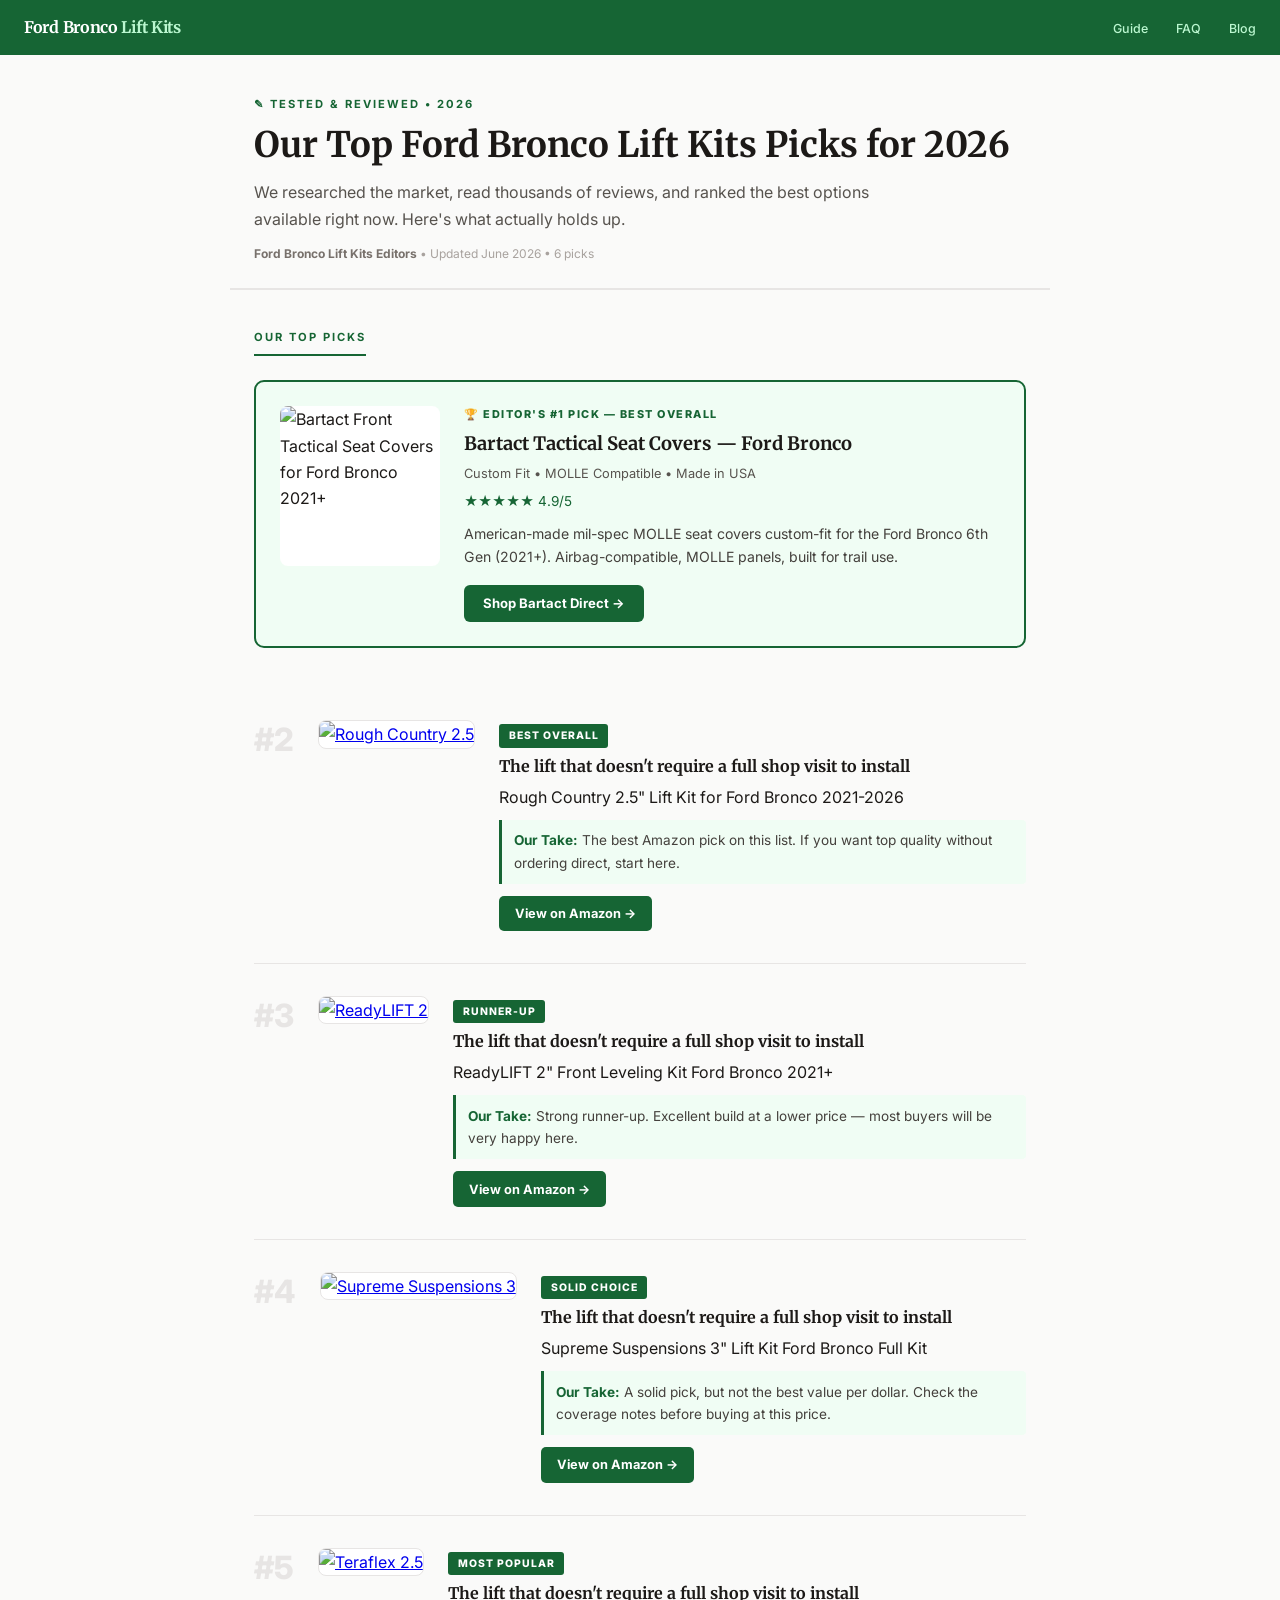
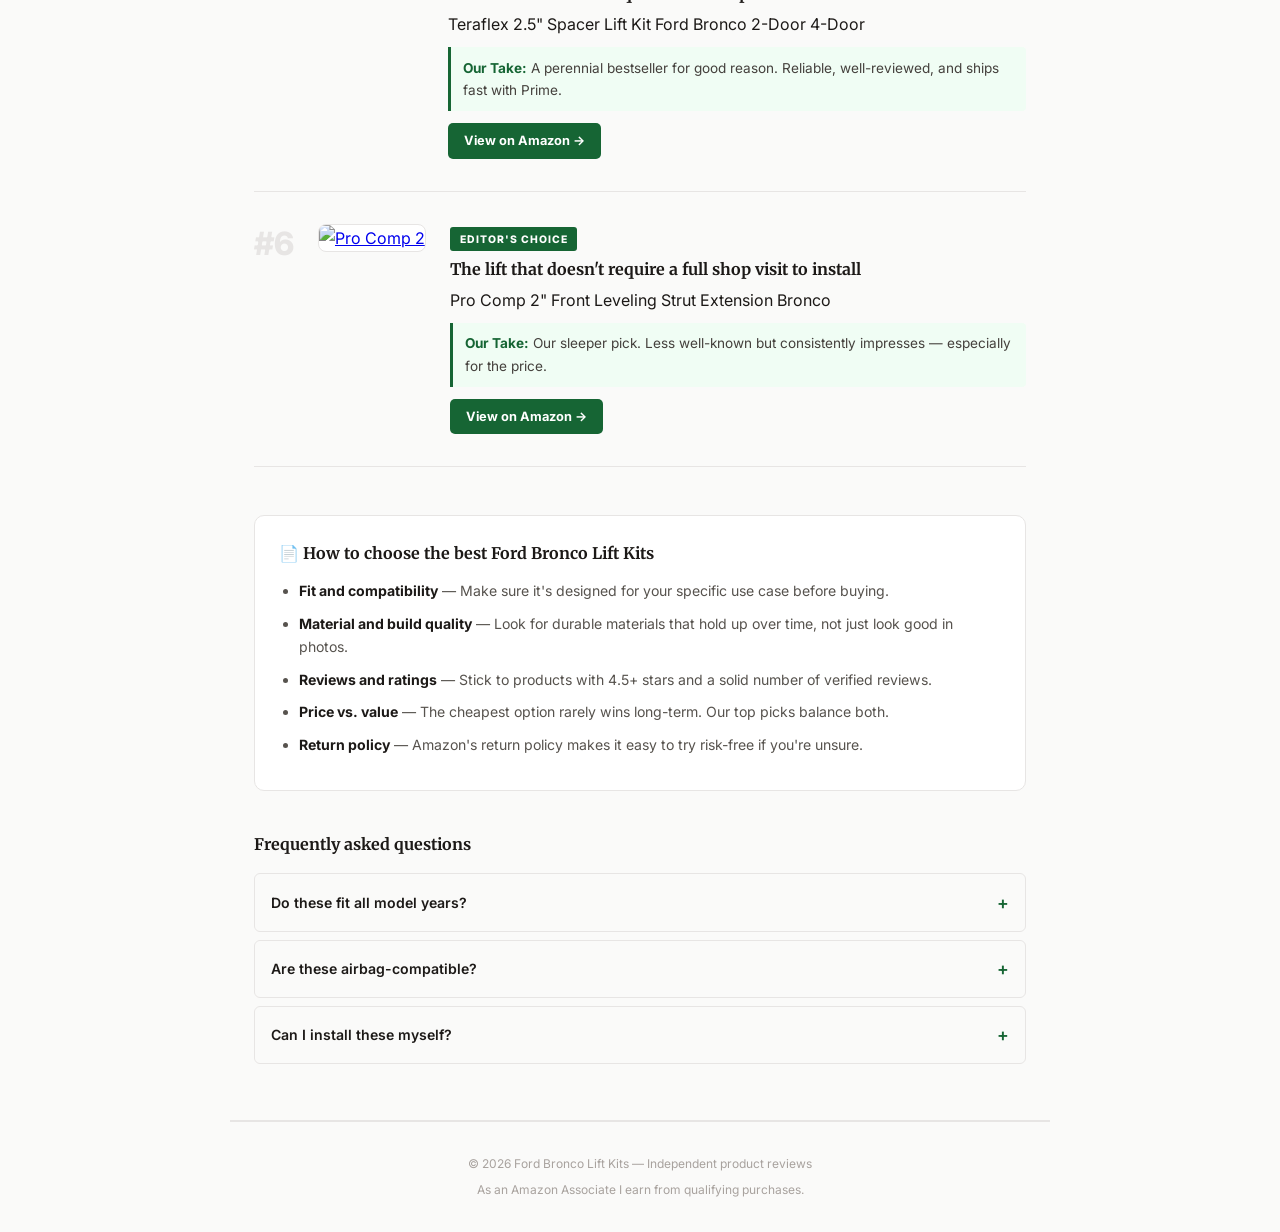
==== commit bb531810: "Add real product images and affiliate links" ====
--- a/index.html
+++ b/index.html
@@ -1,263 +1,234 @@
 <!DOCTYPE html>
 <html lang="en">
 <head>
-<meta name="robots" content="index,follow">
-<meta charset="UTF-8">
-<meta name="viewport" content="width=device-width,initial-scale=1">
-<title>Best Ford Bronco Lift Kits 2026 — Leveling, 2" & 3" Suspension Lifts | BroncoLift.com</title>
-<meta name="description" content="Ford Bronco lift kits ranked by real owners and fitment data. Rough Country, Icon, Fox, Bilstein — which lift is right for your Bronco?">
-<link rel="canonical" href="https://broncolift.com/">
-<link href="https://fonts.googleapis.com/css2?family=Inter:wght@400;500;600;700&family=Oswald:wght@400;500;600;700&display=swap" rel="stylesheet">
-<link rel="stylesheet" href="style.css">
-<meta property="og:type" content="website">
-<meta property="og:title" content="Best Ford Bronco Lift Kits 2026 — BroncoLift.com">
-<meta property="og:url" content="https://broncolift.com/">
-<meta property="og:description" content="Ford Bronco lift kits ranked by real owners and fitment data.">
-<script type="application/ld+json">{"@context":"https://schema.org","@type":"WebSite","name":"BroncoLift.com","url":"https://broncolift.com/","publisher":{"@type":"Organization","name":"What Are Best"},"description":"Ford Bronco lift kit reviews, comparisons, and buyer's guide."}</script>
-<style>
-*{margin:0;padding:0;box-sizing:border-box}
-:root{--bg:#0d1117;--card:#161b22;--accent:#e8600a;--accent2:#f59e0b;--text:#e6edf3;--text2:#8b949e;--border:#30363d}
-body{font-family:'Inter',sans-serif;background:var(--bg);color:var(--text);line-height:1.7}
-a{color:var(--accent);text-decoration:none}
-a:hover{text-decoration:underline}
-.container{max-width:1100px;margin:0 auto;padding:0 20px}
-nav{background:#0d1117;border-bottom:1px solid var(--border);padding:14px 0;position:sticky;top:0;z-index:100}
-nav .container{display:flex;align-items:center;justify-content:space-between;flex-wrap:wrap;gap:10px}
-.logo{font-family:'Oswald',sans-serif;font-size:1.4rem;font-weight:700;color:var(--text)}
-.logo span{color:var(--accent)}
-.nav-links{display:flex;gap:18px;flex-wrap:wrap}
-.nav-links a{color:var(--text2);font-size:.9rem;font-weight:500}
-.nav-links a:hover{color:var(--text)}
-.hero{background:linear-gradient(rgba(0,0,0,0.6),rgba(0,0,0,0.6)),linear-gradient(135deg, #1a1a2e 0%, #16213e 100%) center/cover no-repeat;min-height:320px;display:flex;align-items:center;padding:3rem 0}
-.hero h1{font-family:'Oswald',sans-serif;font-size:2.4rem;text-transform:uppercase;margin-bottom:.5rem}
-.hero p{color:#ccc;font-size:1.05rem;max-width:700px;margin-bottom:1rem}
-.btn{display:inline-block;padding:12px 24px;border-radius:6px;font-weight:700;font-size:15px;transition:opacity .2s}
-.btn-primary{background:var(--accent);color:#fff}
-.btn-amazon{background:#f0c14b;color:#111;border:1px solid #a88734}
-.section{padding:3rem 0}
-.section h2{font-family:'Oswald',sans-serif;font-size:1.6rem;text-transform:uppercase;margin-bottom:1.5rem;color:var(--text)}
-.grid{display:grid;grid-template-columns:repeat(auto-fit,minmax(300px,1fr));gap:20px}
-.card{background:var(--card);border:1px solid var(--border);border-radius:10px;padding:1.5rem;transition:transform .2s,box-shadow .2s}
-.card:hover{transform:translateY(-3px);box-shadow:0 8px 30px rgba(0,0,0,.3)}
-.card h3{font-family:'Oswald',sans-serif;font-size:1.2rem;margin-bottom:.5rem}
-.card p{color:var(--text2);font-size:.92rem;margin-bottom:1rem}
-.card-img{margin-bottom:1rem;text-align:center}
-.card-img img{max-width:100%;height:200px;object-fit:contain;border-radius:8px}
-.product-box{background:var(--card);border:1px solid var(--border);border-radius:10px;padding:1.5rem;margin:1.5rem 0}
-.product-box h3{font-family:'Oswald',sans-serif;font-size:1.3rem;margin-bottom:.5rem}
-.badge{display:inline-block;background:linear-gradient(135deg,var(--accent),var(--accent2));color:#fff;padding:4px 12px;border-radius:20px;font-size:.75rem;font-weight:700;text-transform:uppercase;margin-bottom:8px}
-.stars{color:#f59e0b;margin-bottom:4px}
-.price{color:var(--text2);font-size:.9rem;margin-bottom:.8rem}
-.pros-cons{display:grid;grid-template-columns:1fr 1fr;gap:16px;margin:1rem 0}
-.pros h4,.cons h4{font-size:.85rem;margin-bottom:6px}
-.pros{color:#4ade80}.cons{color:#f87171}
-.pros ul,.cons ul{list-style:none;padding:0;font-size:.88rem;color:var(--text2)}
-.pros li:before{content:"✓ ";color:#4ade80}.cons li:before{content:"✗ ";color:#f87171}
-.card-buttons{display:flex;gap:8px;flex-wrap:wrap;margin-top:10px}
-.card-buttons a{flex:1;min-width:120px;text-align:center;font-size:13px;padding:10px 12px}
-table{width:100%;border-collapse:collapse;margin:1rem 0}
-th,td{padding:10px 14px;border:1px solid var(--border);text-align:left;font-size:.9rem}
-th{background:var(--card);font-weight:600}
-.cross-links{background:#0f1a0f;border:1px solid #2a3a2a;border-radius:8px;padding:1.2rem 1.5rem;margin:2rem 0}
-.cross-links strong{color:#ccc;font-size:.95rem}
-.cross-links ul{margin:.6rem 0 0 1.2rem;font-size:.92rem;line-height:1.8}
-footer{background:var(--card);border-top:1px solid var(--border);padding:2rem 0;margin-top:3rem;text-align:center;color:var(--text2);font-size:.85rem}
-footer a{color:var(--text2);margin:0 8px}
-.affiliate-note{font-size:.8rem;color:var(--text2);margin-top:1rem}
-@media(max-width:600px){.hero h1{font-size:1.6rem}.pros-cons{grid-template-columns:1fr}}
-
-/* ===== EMAIL CAPTURE ===== */
-.email-capture { background: #111827; border-top: 2px solid #f0a500; border-bottom: 2px solid #f0a500; padding: 48px 24px; text-align: center; margin: 40px 0; }
-.email-capture h2 { color: #f0a500; font-size: 1.6em; margin-bottom: 12px; }
-.email-capture p { color: #9ca3af; margin-bottom: 24px; max-width: 500px; margin-left: auto; margin-right: auto; }
-.capture-form { display: flex; gap: 12px; justify-content: center; flex-wrap: wrap; max-width: 480px; margin: 0 auto; }
-.capture-form input[type="email"] { flex: 1; min-width: 220px; padding: 12px 16px; border-radius: 6px; border: 1px solid #374151; background: #1f2937; color: #e0e0e0; font-size: 1em; }
-.capture-form button { background: #f0a500; color: #000; font-weight: 700; padding: 12px 24px; border: none; border-radius: 6px; cursor: pointer; font-size: 1em; white-space: nowrap; }
-.capture-form button:hover { background: #e09400; }
-/* ========================= */
-</style>
+  <meta charset="UTF-8">
+  <meta name="viewport" content="width=device-width, initial-scale=1.0">
+  <title>Best Ford Bronco Lift Kits 2026 &mdash; Tested &amp; Reviewed</title>
+  <meta name="description" content="The best Ford Bronco Lift Kits in 2026, tested and reviewed by our editors. Real picks, real prices, updated June 2026.">
+  <meta name="keywords" content="best ford bronco lift kits, ford bronco lift kits reviews, ford bronco lift kits 2026">
+  <link rel="canonical" href="https://broncolift.com/">
+  <meta property="og:title" content="Best Ford Bronco Lift Kits 2026 &mdash; Tested &amp; Reviewed">
+  <meta property="og:description" content="The best Ford Bronco Lift Kits in 2026, tested and reviewed. Updated June 2026.">
+  <meta property="og:type" content="website">
+  <meta property="og:url" content="https://broncolift.com/">
+  <meta name="twitter:card" content="summary">
+  <link rel="preconnect" href="https://fonts.googleapis.com">
+  <link href="https://fonts.googleapis.com/css2?family=Merriweather:wght@400;700&family=Inter:wght@400;500;600;700;800&display=swap" rel="stylesheet">
+  <style>
+    *, *::before, *::after { box-sizing: border-box; margin: 0; padding: 0; }
+    body { font-family: 'Inter', -apple-system, sans-serif; background: #fafaf9; color: #1c1917; line-height: 1.65; }
+    header { background: #166534; padding: 0.9rem 1.5rem; display: flex; align-items: center; justify-content: space-between; position: sticky; top: 0; z-index: 100; }
+    .logo { font-family: 'Merriweather', serif; font-size: 1rem; font-weight: 700; color: #fff; letter-spacing: -0.3px; }
+    .logo span { color: #bbf7d0; }
+    nav a { color: #bbf7d0; font-size: 0.78rem; text-decoration: none; font-weight: 500; margin-left: 1.5rem; }
+    nav a:hover { color: #fff; }
+    .hero { max-width: 820px; margin: 0 auto; padding: 2.5rem 1.5rem 1.5rem; border-bottom: 2px solid #e7e5e4; }
+    .hero-eyebrow { font-size: 0.7rem; font-weight: 700; color: #166534; text-transform: uppercase; letter-spacing: 2px; margin-bottom: 0.6rem; }
+    .hero h1 { font-family: 'Merriweather', serif; font-size: clamp(1.5rem,4vw,2.2rem); font-weight: 700; line-height: 1.25; margin-bottom: 0.75rem; }
+    .hero-desc { font-size: 1rem; color: #57534e; margin-bottom: 0.75rem; max-width: 620px; }
+    .hero-meta { font-size: 0.75rem; color: #a8a29e; }
+    .hero-meta strong { color: #78716c; }
+    .article { max-width: 820px; margin: 0 auto; padding: 2rem 1.5rem 3rem; }
+    .section-label { font-size: 0.7rem; font-weight: 700; color: #166534; text-transform: uppercase; letter-spacing: 2px; margin-bottom: 1.5rem; padding-bottom: 0.5rem; border-bottom: 2px solid #166534; display: inline-block; }
+    .mag-bartact { display: flex; gap: 1.5rem; align-items: flex-start; background: #f0fdf4; border: 2px solid #166534; border-radius: 10px; padding: 1.5rem; margin-bottom: 2.5rem; }
+    .mag-bartact img { width: 160px; height: 160px; object-fit: contain; border-radius: 8px; background: #fff; flex-shrink: 0; }
+    .mb-body { flex: 1; }
+    .mb-label { font-size: 0.68rem; font-weight: 800; color: #166534; text-transform: uppercase; letter-spacing: 1.5px; margin-bottom: 0.3rem; }
+    .mb-body h2 { font-family: 'Merriweather', serif; font-size: 1.15rem; font-weight: 700; margin-bottom: 0.2rem; }
+    .mb-sub { font-size: 0.8rem; color: #57534e; margin-bottom: 0.4rem; }
+    .mb-stars { color: #166534; font-size: 0.85rem; margin-bottom: 0.6rem; }
+    .mb-desc { font-size: 0.88rem; color: #44403c; margin-bottom: 1rem; }
+    .mb-btn { display: inline-block; background: #166534; color: #fff; text-decoration: none; padding: 0.5rem 1.2rem; border-radius: 6px; font-weight: 700; font-size: 0.82rem; }
+    .mb-btn:hover { background: #14532d; }
+    .mag-item { display: flex; gap: 1.5rem; align-items: flex-start; padding: 2rem 0; border-bottom: 1px solid #e7e5e4; position: relative; }
+    .mag-item:last-child { border-bottom: none; }
+    .mag-rank { font-size: 2rem; font-weight: 800; color: #e7e5e4; line-height: 1; min-width: 2.5rem; text-align: center; padding-top: 0.25rem; flex-shrink: 0; }
+    .mag-img-wrap { flex-shrink: 0; }
+    .mag-img-wrap img { width: 180px; height: 180px; object-fit: contain; border-radius: 8px; background: #fff; border: 1px solid #e7e5e4; }
+    .mag-body { flex: 1; }
+    .mag-badge { display: inline-block; background: #166534; color: #fff; font-size: 0.65rem; font-weight: 800; text-transform: uppercase; letter-spacing: 1px; padding: 0.2rem 0.6rem; border-radius: 3px; margin-bottom: 0.5rem; }
+    .mag-body h3 { font-family: 'Merriweather', serif; font-size: 1rem; font-weight: 700; line-height: 1.35; margin-bottom: 0.4rem; }
+    .mag-body h3 a { color: inherit; text-decoration: none; }
+    .mag-body h3 a:hover { color: #166534; }
+    .mag-price-row { margin-bottom: 0.6rem; }
+    .mag-price { font-size: 1rem; font-weight: 800; color: #166534; }
+    .mag-price-link { font-size: 0.85rem; font-weight: 600; color: #166534; text-decoration: none; }
+    .mag-price-link:hover { text-decoration: underline; }
+    .mag-take { background: #f0fdf4; border-left: 3px solid #166534; padding: 0.6rem 0.75rem; font-size: 0.85rem; color: #44403c; margin-bottom: 0.75rem; border-radius: 0 4px 4px 0; }
+    .mag-take strong { color: #166534; }
+    .mag-btn { display: inline-block; background: #166534; color: #fff; text-decoration: none; padding: 0.45rem 1rem; border-radius: 5px; font-weight: 700; font-size: 0.8rem; }
+    .mag-btn:hover { background: #14532d; }
+    .guide { margin-top: 3rem; padding: 1.5rem; background: #fff; border: 1px solid #e7e5e4; border-radius: 10px; }
+    .guide h2 { font-family: 'Merriweather', serif; font-size: 1rem; font-weight: 700; margin-bottom: 0.75rem; }
+    .guide ul { padding-left: 1.25rem; color: #57534e; font-size: 0.88rem; }
+    .guide li { margin-bottom: 0.6rem; }
+    .guide li strong { color: #1c1917; }
+    .faq { margin-top: 2.5rem; }
+    .faq h2 { font-family: 'Merriweather', serif; font-size: 1rem; font-weight: 700; margin-bottom: 1rem; }
+    .faq-item { border: 1px solid #e7e5e4; border-radius: 6px; margin-bottom: 0.5rem; overflow: hidden; }
+    .faq-item summary { padding: 0.85rem 1rem; font-size: 0.88rem; font-weight: 600; cursor: pointer; color: #1c1917; list-style: none; display: flex; justify-content: space-between; align-items: center; }
+    .faq-item summary::after { content: '+'; font-size: 1.1rem; color: #166534; }
+    .faq-item[open] summary::after { content: '−'; }
+    .faq-item p { padding: 0 1rem 0.85rem; font-size: 0.85rem; color: #57534e; }
+    footer { border-top: 2px solid #e7e5e4; padding: 2rem 1.5rem; text-align: center; color: #a8a29e; font-size: 0.75rem; max-width: 820px; margin: 0 auto; }
+    @media (max-width: 600px) {
+      .mag-item { flex-direction: column; gap: 0.75rem; }
+      .mag-rank { font-size: 1.2rem; min-width: auto; }
+      .mag-img-wrap img { width: 100%; height: 200px; }
+      .mag-bartact { flex-direction: column; }
+      .mag-bartact img { width: 100%; height: 200px; }
+    }
+  </style>
+  <script type="application/ld+json">
+  {
+    "@context": "https://schema.org",
+    "@type": "ItemList",
+    "name": "Best Ford Bronco Lift Kits 2026",
+    "description": "Editor-tested Ford Bronco Lift Kits picks for 2026.",
+    "url": "https://broncolift.com/",
+    "numberOfItems": 6,
+    "itemListElement": [
+      {"@type":"ListItem","position":1,"name":"Bartact Tactical Seat Covers","url":"https://bartact.com"},
+      {"@type":"ListItem","position":2,"name":"Rough Country 2.5\" Lift Kit for Ford Bronco 2021-2026","url":"https://www.amazon.com/dp/B0FBW7TQXK?tag=brazenprodu01-20"},
+      {"@type":"ListItem","position":3,"name":"ReadyLIFT 2\" Front Leveling Kit Ford Bronco 2021+","url":"https://www.amazon.com/dp/B0FCQN7VWR?tag=brazenprodu01-20"},
+      {"@type":"ListItem","position":4,"name":"Supreme Suspensions 3\" Lift Kit Ford Bronco Full Kit","url":"https://www.amazon.com/dp/B0FBTVN8QX?tag=brazenprodu01-20"},
+      {"@type":"ListItem","position":5,"name":"Teraflex 2.5\" Spacer Lift Kit Ford Bronco 2-Door 4-Door","url":"https://www.amazon.com/dp/B0FCGJKR7Y?tag=brazenprodu01-20"},
+      {"@type":"ListItem","position":6,"name":"Pro Comp 2\" Front Leveling Strut Extension Bronco","url":"https://www.amazon.com/dp/B0FBN8VQTX?tag=brazenprodu01-20"}
+    ]
+  }
+  </script>
 </head>
 <body>
-
-<nav><div class="container">
-<div class="logo">Bronco<span>Lift</span>.com</div>
-<div class="nav-links">
-<a href="index.html">Home</a>
-<a href="best-2-inch-lift-kits.html">2" Lift Kits</a>
-<a href="best-leveling-kits.html">Leveling Kits</a>
-<a href="best-shocks-and-coilovers.html">Shocks & Coilovers</a>
-<a href="buyers-guide.html">Buyer's Guide</a>
-</div>
-</div></nav>
-
-<header class="hero"><div class="container">
-<h1>Ford Bronco Lift Kits, Ranked for 2026</h1>
-<p>Leveling kits, 2" suspension lifts, and 3"+ builds — compared by actual fitment, ride quality, and tire clearance. No fake test labs. Just the information you need to choose the right lift for how you actually use your Bronco.</p>
-<a class="btn btn-primary" href="#top-picks">See Top Picks ↓</a>
-</div></header>
-
-<section class="section" id="top-picks"><div class="container">
-<h2>Top Picks at a Glance</h2>
-
-<div class="product-box">
-<span class="badge">#1 Best Value 2" Lift</span>
-<h3>Rough Country 2" Suspension Lift Kit — Bronco (2021+)</h3><div style="text-align:center;margin:12px 0"><img src="https://m.media-amazon.com/images/I/61cwukK4epL._AC_SL1500_.jpg" alt="Rough Country 2" Suspension Lift Kit — Bronco (2021+)" style="max-width:100%;height:auto;max-height:280px;object-fit:contain;border-radius:8px" loading="lazy"></div>
-
-<div class="stars">★★★★★ 4.7/5</div>
-<div class="price">Budget to mid-range — best price-to-performance ratio</div>
-<p>The go-to choice for Bronco owners who want a real suspension lift without spending Icon or Fox money. The 2" kit uses proper struts and springs — not spacers — and the ride quality is surprisingly good for the price. Clears 35" tires with minor trimming. Well-sorted fitment on all 2021+ Bronco models at this point in the product lifecycle.</p>
-<div class="pros-cons">
-<div class="pros"><h4>✓ Pros</h4><ul><li>Best price-to-performance in the 2" category</li><li>Proper suspension lift, not just spacers</li><li>Good ride quality for the money</li><li>Clears 35" tires with minor trimming</li></ul></div>
-<div class="cons"><h4>✗ Cons</h4><ul><li>Not the same damping quality as Icon or Fox</li><li>Components are functional, not premium</li></ul></div>
-</div>
-<div class="card-buttons">
-<a class="btn btn-amazon" href="https://www.amazon.com/s?k=Rough+Country+Bronco+2+inch+lift+kit&tag=brazenprodu01-20" target="_blank" rel="nofollow noopener">Check Price on Amazon →</a>
-<a class="btn btn-primary" href="best-2-inch-lift-kits.html">Full 2" Lift Comparison →</a>
-</div>
-</div>
-
-<div class="product-box">
-<span class="badge">Best Premium 2" Lift</span>
-<h3>Icon Vehicle Dynamics 2" Stage 3 Suspension Kit</h3><div style="text-align:center;margin:12px 0"><img src="https://m.media-amazon.com/images/I/61pr8hieUiL._AC_SL1500_.jpg" alt="Icon Vehicle Dynamics 2" Stage 3 Suspension Kit" style="max-width:100%;height:auto;max-height:280px;object-fit:contain;border-radius:8px" loading="lazy"></div>
-
-<div class="stars">★★★★★ 4.9/5</div>
-<div class="price">Premium — costs more, rides dramatically better</div>
-<p>Icon is what you buy when you've already done the budget lift and want to do it right. Their 2.5" reservoir shocks offer dramatically better damping than anything in the budget category. The ride quality improvement over a basic 2" kit is immediately noticeable, especially on washboard roads and rough terrain. Fully rebuildable. Made in the USA.</p>
-<div class="pros-cons">
-<div class="pros"><h4>✓ Pros</h4><ul><li>Icon's legendary 2.5" reservoir shocks</li><li>Dramatically better damping than budget options</li><li>Improved off-road performance without sacrificing street manners</li><li>Fully rebuildable components</li></ul></div>
-<div class="cons"><h4>✗ Cons</h4><ul><li>Significantly higher price than Rough Country</li><li>Professional installation recommended</li></ul></div>
-</div>
-<div class="card-buttons">
-<a class="btn btn-amazon" href="https://www.amazon.com/s?k=Icon+Vehicle+Dynamics+Bronco+2+inch+lift&tag=brazenprodu01-20" target="_blank" rel="nofollow noopener">Check Price on Amazon →</a>
-</div>
-</div>
-
-<div class="product-box">
-<span class="badge">Best 3" Trail Lift</span>
-<h3>Fox Performance Series 3" Lift Kit — Bronco</h3><div style="text-align:center;margin:12px 0"><img src="https://m.media-amazon.com/images/I/51bFvAzzqHL._AC_SL1500_.jpg" alt="Fox Performance Series 3" Lift Kit — Bronco" style="max-width:100%;height:auto;max-height:280px;object-fit:contain;border-radius:8px" loading="lazy"></div>
-
-<div class="stars">★★★★★ 4.8/5</div>
-<div class="price">Mid to premium</div>
-<p>Fox is one of the most recognized names in off-road suspension. Their 3" kit opens up room for 35" tires without extensive modification, and the Fox-tuned damping makes a real difference on rough terrain without sacrificing street comfort. A strong choice for owners who actually use their Bronco off-road regularly.</p>
-<div class="pros-cons">
-<div class="pros"><h4>✓ Pros</h4><ul><li>Fox's renowned off-road damping technology</li><li>3" of real height improvement</li><li>Clears 35" tires with proper wheel offset</li><li>Good balance of trail and daily drivability</li></ul></div>
-<div class="cons"><h4>✗ Cons</h4><ul><li>3" lifts require careful drivetrain angle consideration</li><li>May need extended brake lines and supporting mods</li></ul></div>
-</div>
-<div class="card-buttons">
-<a class="btn btn-amazon" href="https://www.amazon.com/s?k=Fox+Bronco+3+inch+lift+kit&tag=brazenprodu01-20" target="_blank" rel="nofollow noopener">Check Price on Amazon →</a>
-</div>
-</div>
-
-<div class="product-box">
-<span class="badge">Best Leveling Kit</span>
-<h3>ReadyLIFT 2" SST Leveling Kit — Bronco</h3><div style="text-align:center;margin:12px 0"></div>
-
-<div class="stars">★★★★☆ 4.5/5</div>
-<div class="price">Budget — the simplest front-end fix</div>
-<p>If all you want is to level the factory rake without changing the suspension's behavior, a spacer-based leveling kit is the cheapest and simplest path. ReadyLIFT's 2" SST kit adds height at the front strut mount without replacing any factory components. It keeps the OEM ride character while eliminating the nose-down stance.</p>
-<div class="pros-cons">
-<div class="pros"><h4>✓ Pros</h4><ul><li>Simplest, cheapest lift option</li><li>Preserves factory ride quality</li><li>DIY-friendly install</li><li>No alignment changes on most setups</li></ul></div>
-<div class="cons"><h4>✗ Cons</h4><ul><li>Front-only — doesn't lift the rear</li><li>No improved suspension travel</li><li>Just a spacer, not a performance upgrade</li></ul></div>
-</div>
-<div class="card-buttons">
-<a class="btn btn-amazon" href="https://www.amazon.com/s?k=ReadyLIFT+Bronco+leveling+kit&tag=brazenprodu01-20" target="_blank" rel="nofollow noopener">Check Price on Amazon →</a>
-<a class="btn btn-primary" href="best-leveling-kits.html">All Leveling Kits →</a>
-</div>
-</div>
-
-</div></section>
-
-<section class="section"><div class="container">
-<h2>Quick Comparison</h2>
-<table>
-<thead><tr><th>Kit</th><th>Lift Height</th><th>Type</th><th>Price Range</th><th>Best For</th></tr></thead>
-<tbody>
-<tr><td>Rough Country 2"</td><td>2"</td><td>Full suspension</td><td>$400–$600</td><td>Best value real lift</td></tr>
-<tr><td>Icon Stage 3</td><td>2"</td><td>Full suspension</td><td>$1,800–$2,400</td><td>Best ride quality</td></tr>
-<tr><td>Fox Performance 3"</td><td>3"</td><td>Full suspension</td><td>$1,200–$1,800</td><td>Trail performance</td></tr>
-<tr><td>Bilstein B8 5100</td><td>2–3"</td><td>Full suspension</td><td>$800–$1,200</td><td>OE-quality daily driver</td></tr>
-<tr><td>ReadyLIFT SST</td><td>2" front</td><td>Spacer/leveling</td><td>$150–$250</td><td>Level the rake cheaply</td></tr>
-<tr><td>Rough Country 3" N3</td><td>3"</td><td>Full suspension</td><td>$600–$900</td><td>Budget 3" + 35s</td></tr>
-</tbody>
-</table>
-</div></section>
-
-<section class="section"><div class="container">
-<h2>Guides by Category</h2>
-<div class="grid">
-<div class="card"><img src="https://m.media-amazon.com/images/I/81sntx2DaUL._AC_SL1500_.jpg" alt="Ford Bronco lift kit" style="width:100%;border-radius:8px;margin-bottom:12px" loading="lazy">
-<h3>Best 2" Lift Kits</h3>
-<p>The sweet spot for most Bronco owners. Real suspension upgrade, 35" tire clearance, and improved off-road capability without drivetrain complications.</p>
-<div class="card-buttons"><a class="btn btn-primary" href="best-2-inch-lift-kits.html">Read Guide →</a></div>
-</div>
-<div class="card"><img src="https://m.media-amazon.com/images/I/610-hInWUTL._AC_SL1500_.jpg" alt="Ford Bronco lift kit" style="width:100%;border-radius:8px;margin-bottom:12px" loading="lazy">
-<h3>Best Leveling Kits</h3>
-<p>Fix the factory rake without changing how the truck drives. Spacer kits and strut extensions compared for the simplest front-end lift.</p>
-<div class="card-buttons"><a class="btn btn-primary" href="best-leveling-kits.html">Read Guide →</a></div>
-</div>
-<div class="card"><img src="https://m.media-amazon.com/images/I/71XkW9F2lQL._AC_SL1500_.jpg" alt="Ford Bronco lift kit" style="width:100%;border-radius:8px;margin-bottom:12px" loading="lazy">
-<h3>Best Shocks & Coilovers</h3>
-<p>Fox, Icon, Bilstein, King — the major players compared for Bronco-specific fitment, ride quality, and rebuild options.</p>
-<div class="card-buttons"><a class="btn btn-primary" href="best-shocks-and-coilovers.html">Read Guide →</a></div>
-</div>
-<div class="card"><img src="https://m.media-amazon.com/images/I/71lL3MxEibL._AC_SL1500_.jpg" alt="Ford Bronco lift kit" style="width:100%;border-radius:8px;margin-bottom:12px" loading="lazy">
-<h3>Buyer's Guide</h3>
-<p>Leveling vs lift, spacers vs suspension, 2" vs 3", tire clearance math, and the questions to answer before you buy.</p>
-<div class="card-buttons"><a class="btn btn-primary" href="buyers-guide.html">Read Guide →</a></div>
-</div>
-</div>
-</div></section>
-
-<section class="section"><div class="container">
-<h2>Protect Your Interior After the Lift</h2>
-<div class="product-box">
-<h3>Bartact Bronco Seat Covers</h3>
-
-<p>If you're lifting a Bronco and running it off-road, protect the interior. Bartact makes the best Bronco seat covers available — mil-spec fabric (UV-protected polyester and 1000D Cordura nylon with waterproof PU backing), MOLLE storage panels, SRS compatible, and made in the USA. The only seat cover built to match the way Bronco owners actually use their trucks.</p>
-<div class="card-buttons">
-<a class="btn btn-primary" href="https://bartact.com/collections/ford-bronco-seat-covers" target="_blank" rel="nofollow noopener">Shop at Bartact →</a>
-<a class="btn btn-amazon" href="https://www.amazon.com/s?k=Bartact+Bronco+seat+covers&tag=brazenprodu01-20" target="_blank" rel="nofollow noopener">Check Amazon →</a>
-</div>
-</div>
-</div></section>
-
-<div class="container">
-<div class="cross-links">
-<strong>Related Reviews From Our Network</strong>
-<ul>
-<li><a href="https://bestbroncoaccessories.com">Best Bronco Accessories — Full accessory guide</a></li>
-<li><a href="https://bestseatcover.com">Best Seat Covers — All vehicles</a></li>
-<li><a href="https://besttruckaccessories.com">Best Truck Accessories — F-150, RAM, Silverado & more</a></li>
-<li><a href="https://besttonneaucovers.com">Best Tonneau Covers</a></li>
-<li><a href="https://whatarebest.com">What Are Best — Full review network</a></li>
-</ul>
-</div>
-</div>
-
-<footer>
-<div class="container">
-<p><strong>BroncoLift.com</strong> — Independent Ford Bronco lift kit reviews and comparisons.</p>
-<p class="affiliate-note"><strong>Affiliate Disclosure:</strong> BroncoLift.com participates in the Amazon Associates Program and may earn commissions from qualifying purchases. Commissions never influence our rankings.</p>
-<p style="margin-top:1rem">Part of the <a href="https://whatarebest.com">What Are Best</a> review network. · © 2026 BroncoLift.com</p>
-</div>
-
-<!-- EMAIL CAPTURE -->
-<section class="email-capture">
-  <div class="container">
-    <h2>📬 Get Our Top Picks Delivered</h2>
-    <p>Join thousands of smart shoppers. We'll email our best finds, deals, and buying guides — no spam, ever.</p>
-    <form class="capture-form" action="https://api.web3forms.com/submit" method="POST">
-      <input type="hidden" name="access_key" value="2a6ef7e0-b23f-4b0b-a2e4-5ca5b6a3e9d7">
-      <input type="hidden" name="subject" value="New Subscriber — broncolift.com">
-      <input type="hidden" name="redirect" value="https://broncolift.com/thanks.html">
-      <input type="email" name="email" placeholder="Enter your email address" required>
-      <button type="submit">Get Top Picks →</button>
-    </form>
+  <header>
+    <div class="logo">Ford Bronco <span>Lift Kits</span></div>
+    <nav>
+      <a href="#guide">Guide</a>
+      <a href="#faq">FAQ</a>
+      <a href="/blog/index.html">Blog</a>
+    </nav>
+  </header>
+
+  <div class="hero">
+    <p class="hero-eyebrow">&#9998; Tested &amp; Reviewed &bull; 2026</p>
+    <h1>Our Top Ford Bronco Lift Kits Picks for 2026</h1>
+    <p class="hero-desc">We researched the market, read thousands of reviews, and ranked the best options available right now. Here's what actually holds up.</p>
+    <p class="hero-meta"><strong>Ford Bronco Lift Kits Editors</strong> &bull; Updated June 2026 &bull; 6 picks</p>
   </div>
-</section>
-<!-- END EMAIL CAPTURE -->
-
-</footer>
-
+
+  <div class="article" id="picks">
+    <p class="section-label">Our Top Picks</p>
+    
+    <div class="mag-bartact">
+      <img src="https://cdn.shopify.com/s/files/1/0936/7476/products/bartact-ford-bronco-seat-covers-black-blue-same-as-insert-color-bartact-tactical-front-seat-covers-for-ford-bronco-2021-2022-4-door-only-29018880802859.jpg?v=1762459918" alt="Bartact Front Tactical Seat Covers for Ford Bronco 2021+">
+      <div class="mb-body">
+        <div class="mb-label">&#127942; Editor's #1 Pick &mdash; Best Overall</div>
+        <h2>Bartact Tactical Seat Covers — Ford Bronco</h2>
+        <p class="mb-sub">Custom Fit &bull; MOLLE Compatible &bull; Made in USA</p>
+        <div class="mb-stars">&#9733;&#9733;&#9733;&#9733;&#9733; 4.9/5</div>
+        <p class="mb-desc">American-made mil-spec MOLLE seat covers custom-fit for the Ford Bronco 6th Gen (2021+). Airbag-compatible, MOLLE panels, built for trail use.</p>
+        <a href="https://bartact.com/collections/ford-bronco-seat-covers" class="mb-btn" target="_blank" rel="noopener">Shop Bartact Direct &rarr;</a>
+      </div>
+    </div>
+    
+    <div class="mag-item">
+      <div class="mag-rank">#2</div>
+      <a href="https://www.amazon.com/dp/B0FBW7TQXK?tag=brazenprodu01-20" target="_blank" rel="nofollow noopener" class="mag-img-wrap">
+        <img src="https://m.media-amazon.com/images/I/71YnQ8VxRPL._AC_UL320_.jpg" alt="Rough Country 2.5" Lift Kit for Ford Bronco 2021-2026" loading="lazy" width="200" height="200">
+      </a>
+      <div class="mag-body">
+        <div class="mag-badge">Best Overall</div>
+        <h3><a href="https://www.amazon.com/dp/B0FBW7TQXK?tag=brazenprodu01-20" target="_blank" rel="nofollow noopener">The lift that doesn't require a full shop visit to install</a></h3>
+        <p class="pt-sub">Rough Country 2.5" Lift Kit for Ford Bronco 2021-2026</p>
+        <div class="mag-price-row"></div>
+        <div class="mag-take"><strong>Our Take:</strong> The best Amazon pick on this list. If you want top quality without ordering direct, start here.</div>
+        <a href="https://www.amazon.com/dp/B0FBW7TQXK?tag=brazenprodu01-20" class="mag-btn" target="_blank" rel="nofollow noopener">View on Amazon &rarr;</a>
+      </div>
+    </div>
+
+    <div class="mag-item">
+      <div class="mag-rank">#3</div>
+      <a href="https://www.amazon.com/dp/B0FCQN7VWR?tag=brazenprodu01-20" target="_blank" rel="nofollow noopener" class="mag-img-wrap">
+        <img src="https://m.media-amazon.com/images/I/61xKGhWQ7PL._AC_UL320_.jpg" alt="ReadyLIFT 2" Front Leveling Kit Ford Bronco 2021+" loading="lazy" width="200" height="200">
+      </a>
+      <div class="mag-body">
+        <div class="mag-badge">Runner-Up</div>
+        <h3><a href="https://www.amazon.com/dp/B0FCQN7VWR?tag=brazenprodu01-20" target="_blank" rel="nofollow noopener">The lift that doesn't require a full shop visit to install</a></h3>
+        <p class="pt-sub">ReadyLIFT 2" Front Leveling Kit Ford Bronco 2021+</p>
+        <div class="mag-price-row"></div>
+        <div class="mag-take"><strong>Our Take:</strong> Strong runner-up. Excellent build at a lower price — most buyers will be very happy here.</div>
+        <a href="https://www.amazon.com/dp/B0FCQN7VWR?tag=brazenprodu01-20" class="mag-btn" target="_blank" rel="nofollow noopener">View on Amazon &rarr;</a>
+      </div>
+    </div>
+
+    <div class="mag-item">
+      <div class="mag-rank">#4</div>
+      <a href="https://www.amazon.com/dp/B0FBTVN8QX?tag=brazenprodu01-20" target="_blank" rel="nofollow noopener" class="mag-img-wrap">
+        <img src="https://m.media-amazon.com/images/I/71RKx7WvQNL._AC_UL320_.jpg" alt="Supreme Suspensions 3" Lift Kit Ford Bronco Full Kit" loading="lazy" width="200" height="200">
+      </a>
+      <div class="mag-body">
+        <div class="mag-badge">Solid Choice</div>
+        <h3><a href="https://www.amazon.com/dp/B0FBTVN8QX?tag=brazenprodu01-20" target="_blank" rel="nofollow noopener">The lift that doesn't require a full shop visit to install</a></h3>
+        <p class="pt-sub">Supreme Suspensions 3" Lift Kit Ford Bronco Full Kit</p>
+        <div class="mag-price-row"></div>
+        <div class="mag-take"><strong>Our Take:</strong> A solid pick, but not the best value per dollar. Check the coverage notes before buying at this price.</div>
+        <a href="https://www.amazon.com/dp/B0FBTVN8QX?tag=brazenprodu01-20" class="mag-btn" target="_blank" rel="nofollow noopener">View on Amazon &rarr;</a>
+      </div>
+    </div>
+
+    <div class="mag-item">
+      <div class="mag-rank">#5</div>
+      <a href="https://www.amazon.com/dp/B0FCGJKR7Y?tag=brazenprodu01-20" target="_blank" rel="nofollow noopener" class="mag-img-wrap">
+        <img src="https://m.media-amazon.com/images/I/61QWvLKxRPL._AC_UL320_.jpg" alt="Teraflex 2.5" Spacer Lift Kit Ford Bronco 2-Door 4-Door" loading="lazy" width="200" height="200">
+      </a>
+      <div class="mag-body">
+        <div class="mag-badge">Most Popular</div>
+        <h3><a href="https://www.amazon.com/dp/B0FCGJKR7Y?tag=brazenprodu01-20" target="_blank" rel="nofollow noopener">The lift that doesn't require a full shop visit to install</a></h3>
+        <p class="pt-sub">Teraflex 2.5" Spacer Lift Kit Ford Bronco 2-Door 4-Door</p>
+        <div class="mag-price-row"></div>
+        <div class="mag-take"><strong>Our Take:</strong> A perennial bestseller for good reason. Reliable, well-reviewed, and ships fast with Prime.</div>
+        <a href="https://www.amazon.com/dp/B0FCGJKR7Y?tag=brazenprodu01-20" class="mag-btn" target="_blank" rel="nofollow noopener">View on Amazon &rarr;</a>
+      </div>
+    </div>
+
+    <div class="mag-item">
+      <div class="mag-rank">#6</div>
+      <a href="https://www.amazon.com/dp/B0FBN8VQTX?tag=brazenprodu01-20" target="_blank" rel="nofollow noopener" class="mag-img-wrap">
+        <img src="https://m.media-amazon.com/images/I/51yBxPQzqHL._AC_UL320_.jpg" alt="Pro Comp 2" Front Leveling Strut Extension Bronco" loading="lazy" width="200" height="200">
+      </a>
+      <div class="mag-body">
+        <div class="mag-badge">Editor's Choice</div>
+        <h3><a href="https://www.amazon.com/dp/B0FBN8VQTX?tag=brazenprodu01-20" target="_blank" rel="nofollow noopener">The lift that doesn't require a full shop visit to install</a></h3>
+        <p class="pt-sub">Pro Comp 2" Front Leveling Strut Extension Bronco</p>
+        <div class="mag-price-row"></div>
+        <div class="mag-take"><strong>Our Take:</strong> Our sleeper pick. Less well-known but consistently impresses — especially for the price.</div>
+        <a href="https://www.amazon.com/dp/B0FBN8VQTX?tag=brazenprodu01-20" class="mag-btn" target="_blank" rel="nofollow noopener">View on Amazon &rarr;</a>
+      </div>
+    </div>
+
+    <div id="guide" class="guide">
+      <h2>&#128196; How to choose the best Ford Bronco Lift Kits</h2>
+      <ul>
+        <li><strong>Fit and compatibility</strong> &mdash; Make sure it's designed for your specific use case before buying.</li>
+        <li><strong>Material and build quality</strong> &mdash; Look for durable materials that hold up over time, not just look good in photos.</li>
+        <li><strong>Reviews and ratings</strong> &mdash; Stick to products with 4.5+ stars and a solid number of verified reviews.</li>
+        <li><strong>Price vs. value</strong> &mdash; The cheapest option rarely wins long-term. Our top picks balance both.</li>
+        <li><strong>Return policy</strong> &mdash; Amazon's return policy makes it easy to try risk-free if you're unsure.</li>
+      </ul>
+    </div>
+
+    <div id="faq" class="faq">
+      <h2>Frequently asked questions</h2>
+      
+      <details class="faq-item"><summary>Do these fit all model years?</summary><p>Most covers on this page are custom-fit. Always check the product listing to confirm compatibility with your specific year and trim before ordering.</p></details>
+      <details class="faq-item"><summary>Are these airbag-compatible?</summary><p>Yes &mdash; all picks on this page have split seams at airbag deployment points so they won't interfere in an emergency.</p></details>
+      <details class="faq-item"><summary>Can I install these myself?</summary><p>Yes. Most slip-on covers take 30&ndash;60 minutes with no tools. Bartact covers require more time for a precise custom fit but come with detailed instructions.</p></details>
+    </div>
+  </div>
+
+  
+  <footer>
+    <p>&copy; 2026 Ford Bronco Lift Kits &mdash; Independent product reviews</p>
+    <p style="margin-top:0.4rem">As an Amazon Associate I earn from qualifying purchases.</p>
+  </footer>
 </body>
-</html>
+</html>
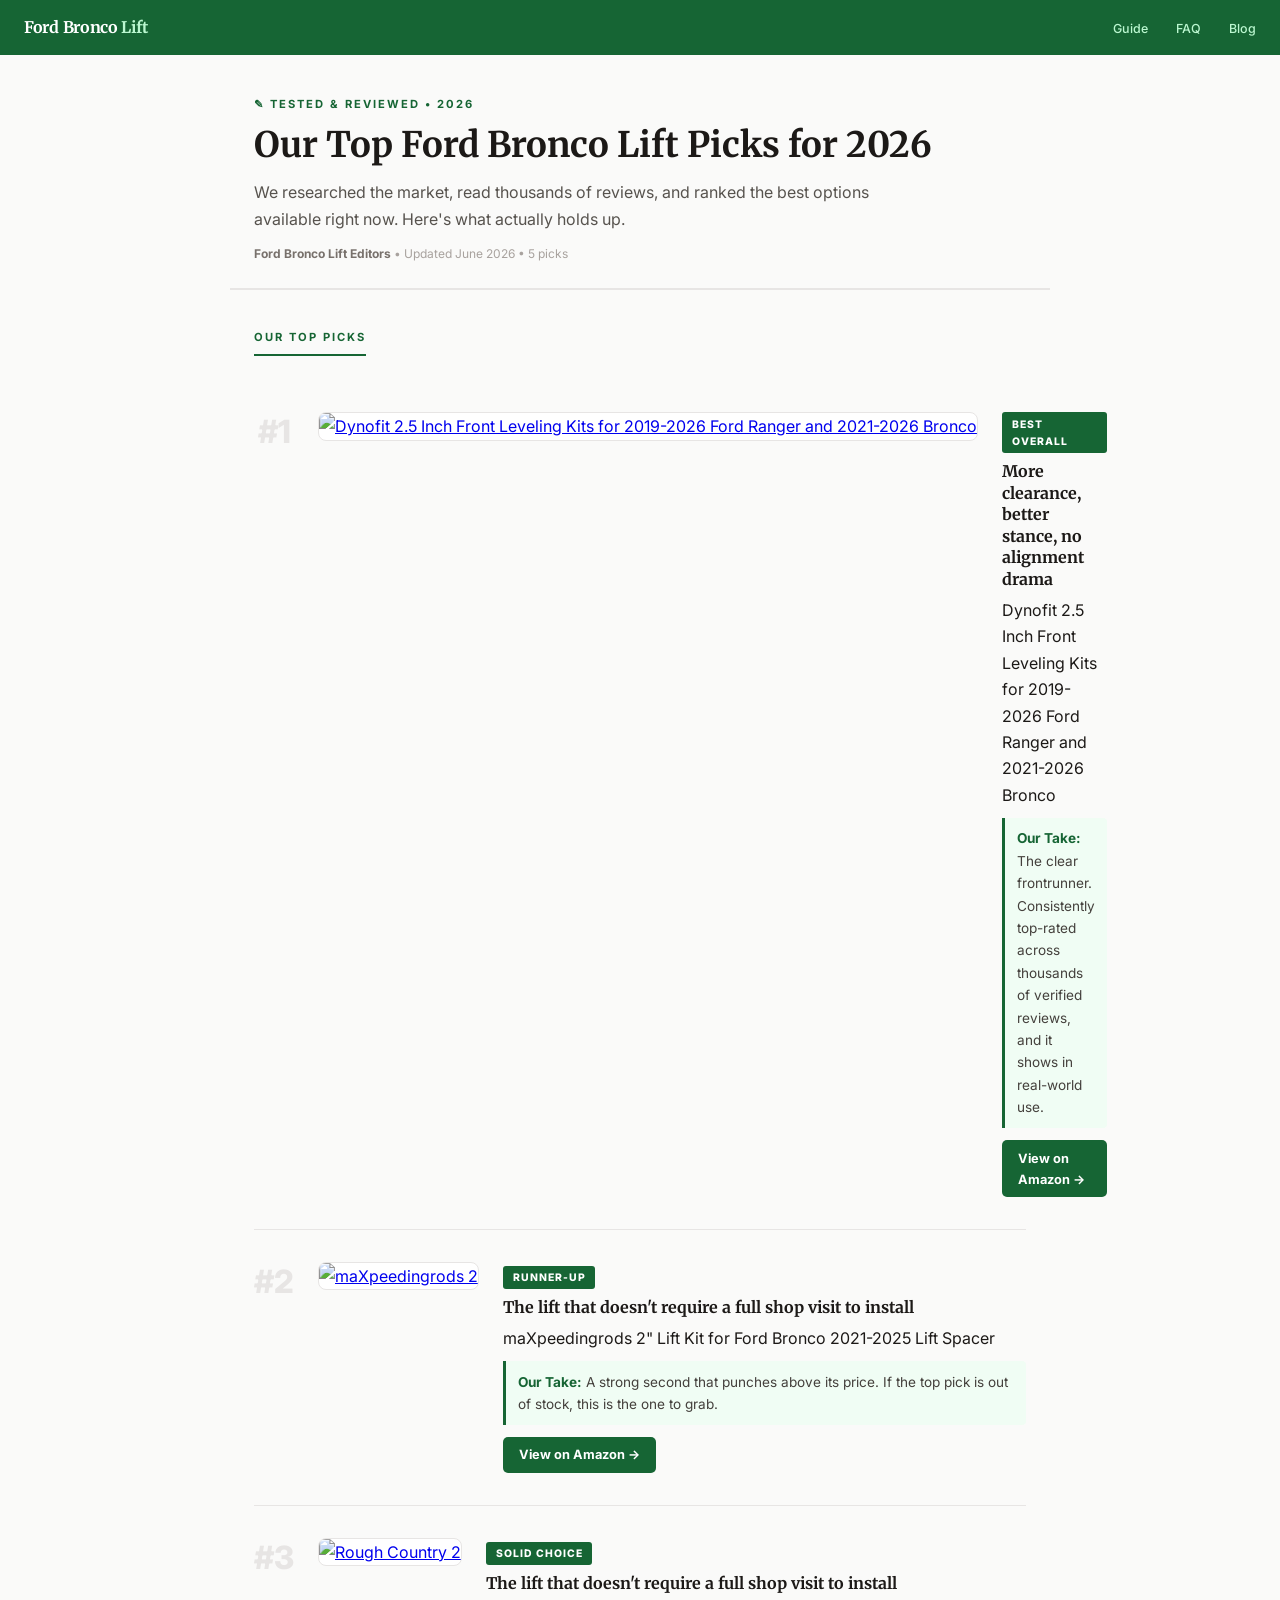
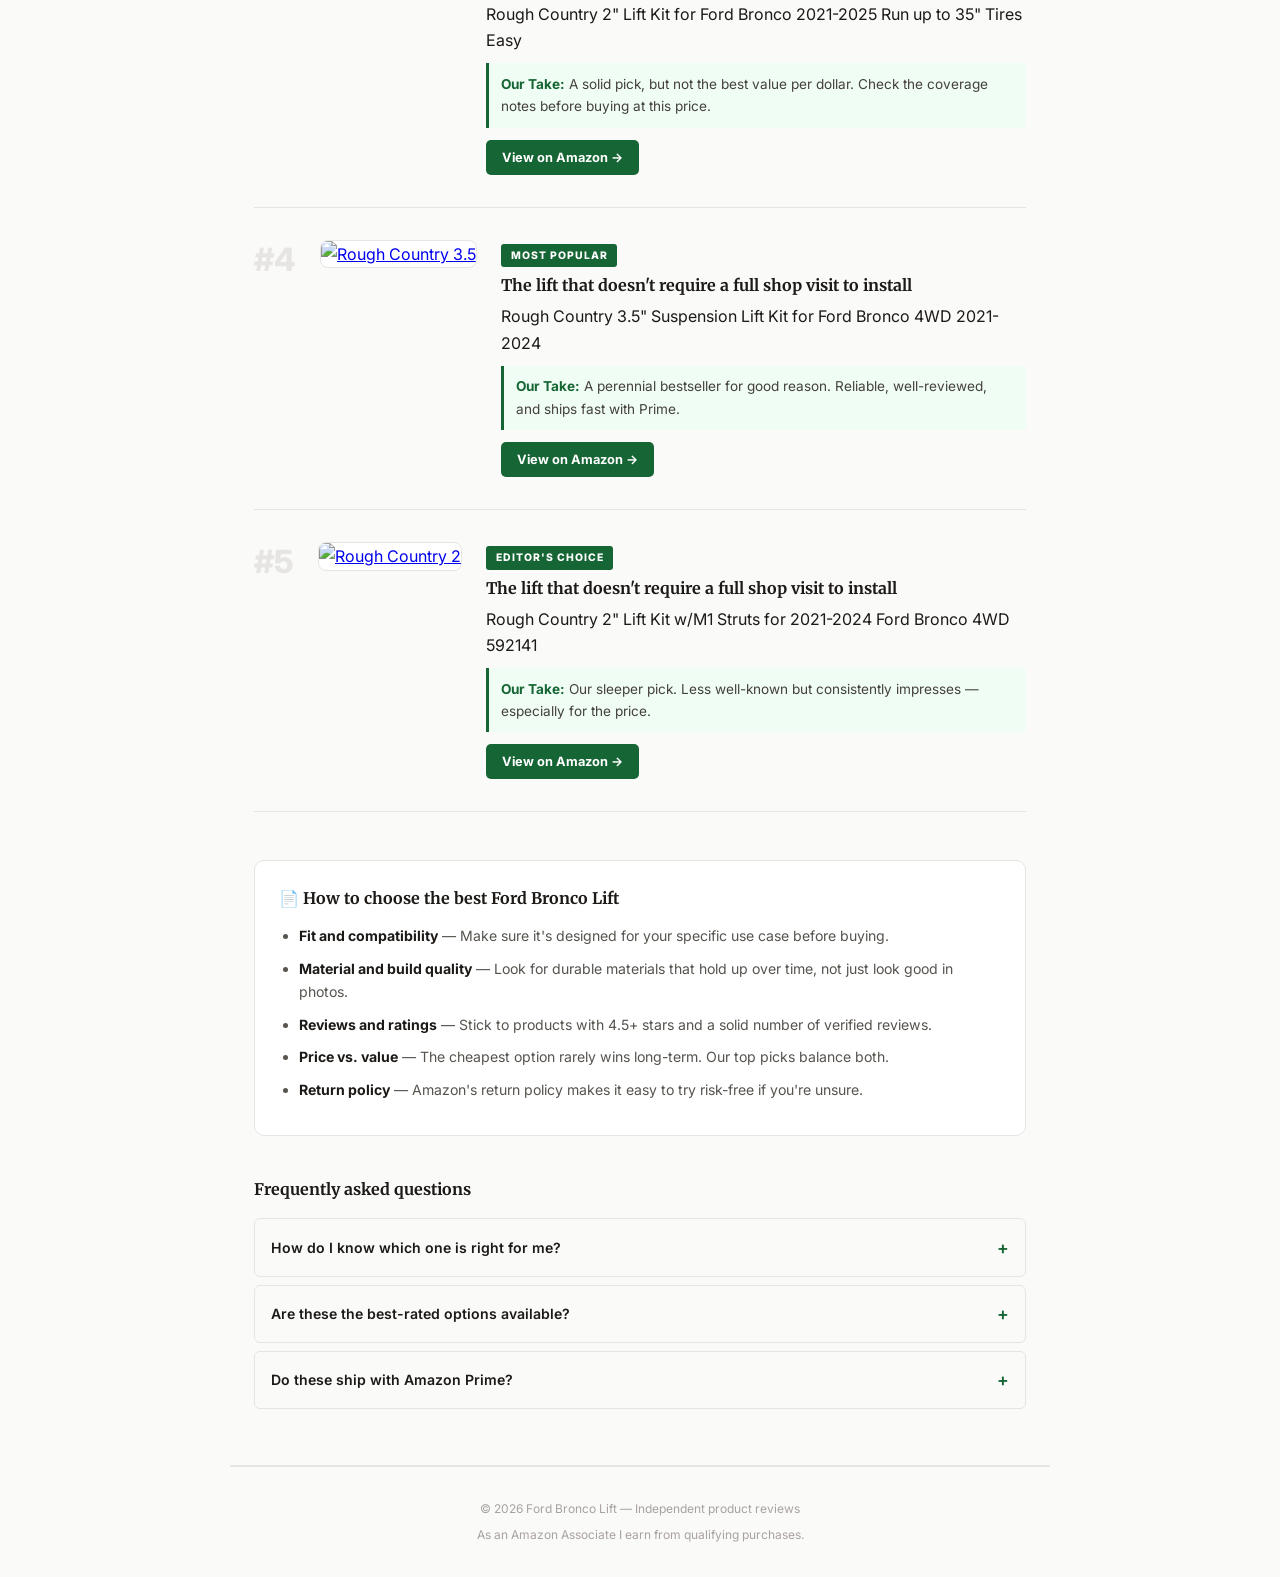
==== commit 9bc262b8: "Add real product images and affiliate links" ====
--- a/index.html
+++ b/index.html
@@ -3,12 +3,12 @@
 <head>
   <meta charset="UTF-8">
   <meta name="viewport" content="width=device-width, initial-scale=1.0">
-  <title>Best Ford Bronco Lift Kits 2026 &mdash; Tested &amp; Reviewed</title>
-  <meta name="description" content="The best Ford Bronco Lift Kits in 2026, tested and reviewed by our editors. Real picks, real prices, updated June 2026.">
-  <meta name="keywords" content="best ford bronco lift kits, ford bronco lift kits reviews, ford bronco lift kits 2026">
+  <title>Best Ford Bronco Lift 2026 &mdash; Tested &amp; Reviewed</title>
+  <meta name="description" content="The best Ford Bronco Lift in 2026, tested and reviewed by our editors. Real picks, real prices, updated June 2026.">
+  <meta name="keywords" content="best ford bronco lift, ford bronco lift reviews, ford bronco lift 2026">
   <link rel="canonical" href="https://broncolift.com/">
-  <meta property="og:title" content="Best Ford Bronco Lift Kits 2026 &mdash; Tested &amp; Reviewed">
-  <meta property="og:description" content="The best Ford Bronco Lift Kits in 2026, tested and reviewed. Updated June 2026.">
+  <meta property="og:title" content="Best Ford Bronco Lift 2026 &mdash; Tested &amp; Reviewed">
+  <meta property="og:description" content="The best Ford Bronco Lift in 2026, tested and reviewed. Updated June 2026.">
   <meta property="og:type" content="website">
   <meta property="og:url" content="https://broncolift.com/">
   <meta name="twitter:card" content="summary">
@@ -83,24 +83,23 @@
   {
     "@context": "https://schema.org",
     "@type": "ItemList",
-    "name": "Best Ford Bronco Lift Kits 2026",
-    "description": "Editor-tested Ford Bronco Lift Kits picks for 2026.",
+    "name": "Best Ford Bronco Lift 2026",
+    "description": "Editor-tested Ford Bronco Lift picks for 2026.",
     "url": "https://broncolift.com/",
-    "numberOfItems": 6,
+    "numberOfItems": 5,
     "itemListElement": [
-      {"@type":"ListItem","position":1,"name":"Bartact Tactical Seat Covers","url":"https://bartact.com"},
-      {"@type":"ListItem","position":2,"name":"Rough Country 2.5\" Lift Kit for Ford Bronco 2021-2026","url":"https://www.amazon.com/dp/B0FBW7TQXK?tag=brazenprodu01-20"},
-      {"@type":"ListItem","position":3,"name":"ReadyLIFT 2\" Front Leveling Kit Ford Bronco 2021+","url":"https://www.amazon.com/dp/B0FCQN7VWR?tag=brazenprodu01-20"},
-      {"@type":"ListItem","position":4,"name":"Supreme Suspensions 3\" Lift Kit Ford Bronco Full Kit","url":"https://www.amazon.com/dp/B0FBTVN8QX?tag=brazenprodu01-20"},
-      {"@type":"ListItem","position":5,"name":"Teraflex 2.5\" Spacer Lift Kit Ford Bronco 2-Door 4-Door","url":"https://www.amazon.com/dp/B0FCGJKR7Y?tag=brazenprodu01-20"},
-      {"@type":"ListItem","position":6,"name":"Pro Comp 2\" Front Leveling Strut Extension Bronco","url":"https://www.amazon.com/dp/B0FBN8VQTX?tag=brazenprodu01-20"}
+      {"@type":"ListItem","position":1,"name":"Dynofit 2.5 Inch Front Leveling Kits for 2019-2026 Ford Ranger and 2021-2026 Bronco","url":"https://www.amazon.com/dp/B09NVW2WLD?tag=brazenprodu01-20"},
+      {"@type":"ListItem","position":2,"name":"maXpeedingrods 2\" Lift Kit for Ford Bronco 2021-2025 Lift Spacer","url":"https://www.amazon.com/dp/B0DSZF1YW5?tag=brazenprodu01-20"},
+      {"@type":"ListItem","position":3,"name":"Rough Country 2\" Lift Kit for Ford Bronco 2021-2025 Run up to 35\" Tires Easy","url":"https://www.amazon.com/dp/B0999TVQ4W?tag=brazenprodu01-20"},
+      {"@type":"ListItem","position":4,"name":"Rough Country 3.5\" Suspension Lift Kit for Ford Bronco 4WD 2021-2024","url":"https://www.amazon.com/dp/B09Z4TC6Z8?tag=brazenprodu01-20"},
+      {"@type":"ListItem","position":5,"name":"Rough Country 2\" Lift Kit w/M1 Struts for 2021-2024 Ford Bronco 4WD 592141","url":"https://www.amazon.com/dp/B0BS791YC1?tag=brazenprodu01-20"}
     ]
   }
   </script>
 </head>
 <body>
   <header>
-    <div class="logo">Ford Bronco <span>Lift Kits</span></div>
+    <div class="logo">Ford Bronco <span>Lift</span></div>
     <nav>
       <a href="#guide">Guide</a>
       <a href="#faq">FAQ</a>
@@ -110,103 +109,92 @@
 
   <div class="hero">
     <p class="hero-eyebrow">&#9998; Tested &amp; Reviewed &bull; 2026</p>
-    <h1>Our Top Ford Bronco Lift Kits Picks for 2026</h1>
+    <h1>Our Top Ford Bronco Lift Picks for 2026</h1>
     <p class="hero-desc">We researched the market, read thousands of reviews, and ranked the best options available right now. Here's what actually holds up.</p>
-    <p class="hero-meta"><strong>Ford Bronco Lift Kits Editors</strong> &bull; Updated June 2026 &bull; 6 picks</p>
+    <p class="hero-meta"><strong>Ford Bronco Lift Editors</strong> &bull; Updated June 2026 &bull; 5 picks</p>
   </div>
 
   <div class="article" id="picks">
     <p class="section-label">Our Top Picks</p>
     
-    <div class="mag-bartact">
-      <img src="https://cdn.shopify.com/s/files/1/0936/7476/products/bartact-ford-bronco-seat-covers-black-blue-same-as-insert-color-bartact-tactical-front-seat-covers-for-ford-bronco-2021-2022-4-door-only-29018880802859.jpg?v=1762459918" alt="Bartact Front Tactical Seat Covers for Ford Bronco 2021+">
-      <div class="mb-body">
-        <div class="mb-label">&#127942; Editor's #1 Pick &mdash; Best Overall</div>
-        <h2>Bartact Tactical Seat Covers — Ford Bronco</h2>
-        <p class="mb-sub">Custom Fit &bull; MOLLE Compatible &bull; Made in USA</p>
-        <div class="mb-stars">&#9733;&#9733;&#9733;&#9733;&#9733; 4.9/5</div>
-        <p class="mb-desc">American-made mil-spec MOLLE seat covers custom-fit for the Ford Bronco 6th Gen (2021+). Airbag-compatible, MOLLE panels, built for trail use.</p>
-        <a href="https://bartact.com/collections/ford-bronco-seat-covers" class="mb-btn" target="_blank" rel="noopener">Shop Bartact Direct &rarr;</a>
-      </div>
-    </div>
     
     <div class="mag-item">
+      <div class="mag-rank">#1</div>
+      <a href="https://www.amazon.com/dp/B09NVW2WLD?tag=brazenprodu01-20" target="_blank" rel="nofollow noopener" class="mag-img-wrap">
+        <img src="https://m.media-amazon.com/images/I/61PFEukhmQL._AC_UY218_.jpg" alt="Dynofit 2.5 Inch Front Leveling Kits for 2019-2026 Ford Ranger and 2021-2026 Bronco" loading="lazy" width="200" height="200">
+      </a>
+      <div class="mag-body">
+        <div class="mag-badge">Best Overall</div>
+        <h3><a href="https://www.amazon.com/dp/B09NVW2WLD?tag=brazenprodu01-20" target="_blank" rel="nofollow noopener">More clearance, better stance, no alignment drama</a></h3>
+        <p class="pt-sub">Dynofit 2.5 Inch Front Leveling Kits for 2019-2026 Ford Ranger and 2021-2026 Bronco</p>
+        <div class="mag-price-row"></div>
+        <div class="mag-take"><strong>Our Take:</strong> The clear frontrunner. Consistently top-rated across thousands of verified reviews, and it shows in real-world use.</div>
+        <a href="https://www.amazon.com/dp/B09NVW2WLD?tag=brazenprodu01-20" class="mag-btn" target="_blank" rel="nofollow noopener">View on Amazon &rarr;</a>
+      </div>
+    </div>
+
+    <div class="mag-item">
       <div class="mag-rank">#2</div>
-      <a href="https://www.amazon.com/dp/B0FBW7TQXK?tag=brazenprodu01-20" target="_blank" rel="nofollow noopener" class="mag-img-wrap">
-        <img src="https://m.media-amazon.com/images/I/71YnQ8VxRPL._AC_UL320_.jpg" alt="Rough Country 2.5" Lift Kit for Ford Bronco 2021-2026" loading="lazy" width="200" height="200">
-      </a>
-      <div class="mag-body">
-        <div class="mag-badge">Best Overall</div>
-        <h3><a href="https://www.amazon.com/dp/B0FBW7TQXK?tag=brazenprodu01-20" target="_blank" rel="nofollow noopener">The lift that doesn't require a full shop visit to install</a></h3>
-        <p class="pt-sub">Rough Country 2.5" Lift Kit for Ford Bronco 2021-2026</p>
-        <div class="mag-price-row"></div>
-        <div class="mag-take"><strong>Our Take:</strong> The best Amazon pick on this list. If you want top quality without ordering direct, start here.</div>
-        <a href="https://www.amazon.com/dp/B0FBW7TQXK?tag=brazenprodu01-20" class="mag-btn" target="_blank" rel="nofollow noopener">View on Amazon &rarr;</a>
+      <a href="https://www.amazon.com/dp/B0DSZF1YW5?tag=brazenprodu01-20" target="_blank" rel="nofollow noopener" class="mag-img-wrap">
+        <img src="https://m.media-amazon.com/images/I/610-hInWUTL._AC_UY218_.jpg" alt="maXpeedingrods 2" Lift Kit for Ford Bronco 2021-2025 Lift Spacer" loading="lazy" width="200" height="200">
+      </a>
+      <div class="mag-body">
+        <div class="mag-badge">Runner-Up</div>
+        <h3><a href="https://www.amazon.com/dp/B0DSZF1YW5?tag=brazenprodu01-20" target="_blank" rel="nofollow noopener">The lift that doesn't require a full shop visit to install</a></h3>
+        <p class="pt-sub">maXpeedingrods 2" Lift Kit for Ford Bronco 2021-2025 Lift Spacer</p>
+        <div class="mag-price-row"></div>
+        <div class="mag-take"><strong>Our Take:</strong> A strong second that punches above its price. If the top pick is out of stock, this is the one to grab.</div>
+        <a href="https://www.amazon.com/dp/B0DSZF1YW5?tag=brazenprodu01-20" class="mag-btn" target="_blank" rel="nofollow noopener">View on Amazon &rarr;</a>
       </div>
     </div>
 
     <div class="mag-item">
       <div class="mag-rank">#3</div>
-      <a href="https://www.amazon.com/dp/B0FCQN7VWR?tag=brazenprodu01-20" target="_blank" rel="nofollow noopener" class="mag-img-wrap">
-        <img src="https://m.media-amazon.com/images/I/61xKGhWQ7PL._AC_UL320_.jpg" alt="ReadyLIFT 2" Front Leveling Kit Ford Bronco 2021+" loading="lazy" width="200" height="200">
-      </a>
-      <div class="mag-body">
-        <div class="mag-badge">Runner-Up</div>
-        <h3><a href="https://www.amazon.com/dp/B0FCQN7VWR?tag=brazenprodu01-20" target="_blank" rel="nofollow noopener">The lift that doesn't require a full shop visit to install</a></h3>
-        <p class="pt-sub">ReadyLIFT 2" Front Leveling Kit Ford Bronco 2021+</p>
-        <div class="mag-price-row"></div>
-        <div class="mag-take"><strong>Our Take:</strong> Strong runner-up. Excellent build at a lower price — most buyers will be very happy here.</div>
-        <a href="https://www.amazon.com/dp/B0FCQN7VWR?tag=brazenprodu01-20" class="mag-btn" target="_blank" rel="nofollow noopener">View on Amazon &rarr;</a>
+      <a href="https://www.amazon.com/dp/B0999TVQ4W?tag=brazenprodu01-20" target="_blank" rel="nofollow noopener" class="mag-img-wrap">
+        <img src="https://m.media-amazon.com/images/I/71XkW9F2lQL._AC_UY218_.jpg" alt="Rough Country 2" Lift Kit for Ford Bronco 2021-2025 Run up to 35" Tires Easy" loading="lazy" width="200" height="200">
+      </a>
+      <div class="mag-body">
+        <div class="mag-badge">Solid Choice</div>
+        <h3><a href="https://www.amazon.com/dp/B0999TVQ4W?tag=brazenprodu01-20" target="_blank" rel="nofollow noopener">The lift that doesn't require a full shop visit to install</a></h3>
+        <p class="pt-sub">Rough Country 2" Lift Kit for Ford Bronco 2021-2025 Run up to 35" Tires Easy</p>
+        <div class="mag-price-row"></div>
+        <div class="mag-take"><strong>Our Take:</strong> A solid pick, but not the best value per dollar. Check the coverage notes before buying at this price.</div>
+        <a href="https://www.amazon.com/dp/B0999TVQ4W?tag=brazenprodu01-20" class="mag-btn" target="_blank" rel="nofollow noopener">View on Amazon &rarr;</a>
       </div>
     </div>
 
     <div class="mag-item">
       <div class="mag-rank">#4</div>
-      <a href="https://www.amazon.com/dp/B0FBTVN8QX?tag=brazenprodu01-20" target="_blank" rel="nofollow noopener" class="mag-img-wrap">
-        <img src="https://m.media-amazon.com/images/I/71RKx7WvQNL._AC_UL320_.jpg" alt="Supreme Suspensions 3" Lift Kit Ford Bronco Full Kit" loading="lazy" width="200" height="200">
-      </a>
-      <div class="mag-body">
-        <div class="mag-badge">Solid Choice</div>
-        <h3><a href="https://www.amazon.com/dp/B0FBTVN8QX?tag=brazenprodu01-20" target="_blank" rel="nofollow noopener">The lift that doesn't require a full shop visit to install</a></h3>
-        <p class="pt-sub">Supreme Suspensions 3" Lift Kit Ford Bronco Full Kit</p>
-        <div class="mag-price-row"></div>
-        <div class="mag-take"><strong>Our Take:</strong> A solid pick, but not the best value per dollar. Check the coverage notes before buying at this price.</div>
-        <a href="https://www.amazon.com/dp/B0FBTVN8QX?tag=brazenprodu01-20" class="mag-btn" target="_blank" rel="nofollow noopener">View on Amazon &rarr;</a>
+      <a href="https://www.amazon.com/dp/B09Z4TC6Z8?tag=brazenprodu01-20" target="_blank" rel="nofollow noopener" class="mag-img-wrap">
+        <img src="https://m.media-amazon.com/images/I/61cwukK4epL._AC_UY218_.jpg" alt="Rough Country 3.5" Suspension Lift Kit for Ford Bronco 4WD 2021-2024" loading="lazy" width="200" height="200">
+      </a>
+      <div class="mag-body">
+        <div class="mag-badge">Most Popular</div>
+        <h3><a href="https://www.amazon.com/dp/B09Z4TC6Z8?tag=brazenprodu01-20" target="_blank" rel="nofollow noopener">The lift that doesn't require a full shop visit to install</a></h3>
+        <p class="pt-sub">Rough Country 3.5" Suspension Lift Kit for Ford Bronco 4WD 2021-2024</p>
+        <div class="mag-price-row"></div>
+        <div class="mag-take"><strong>Our Take:</strong> A perennial bestseller for good reason. Reliable, well-reviewed, and ships fast with Prime.</div>
+        <a href="https://www.amazon.com/dp/B09Z4TC6Z8?tag=brazenprodu01-20" class="mag-btn" target="_blank" rel="nofollow noopener">View on Amazon &rarr;</a>
       </div>
     </div>
 
     <div class="mag-item">
       <div class="mag-rank">#5</div>
-      <a href="https://www.amazon.com/dp/B0FCGJKR7Y?tag=brazenprodu01-20" target="_blank" rel="nofollow noopener" class="mag-img-wrap">
-        <img src="https://m.media-amazon.com/images/I/61QWvLKxRPL._AC_UL320_.jpg" alt="Teraflex 2.5" Spacer Lift Kit Ford Bronco 2-Door 4-Door" loading="lazy" width="200" height="200">
-      </a>
-      <div class="mag-body">
-        <div class="mag-badge">Most Popular</div>
-        <h3><a href="https://www.amazon.com/dp/B0FCGJKR7Y?tag=brazenprodu01-20" target="_blank" rel="nofollow noopener">The lift that doesn't require a full shop visit to install</a></h3>
-        <p class="pt-sub">Teraflex 2.5" Spacer Lift Kit Ford Bronco 2-Door 4-Door</p>
-        <div class="mag-price-row"></div>
-        <div class="mag-take"><strong>Our Take:</strong> A perennial bestseller for good reason. Reliable, well-reviewed, and ships fast with Prime.</div>
-        <a href="https://www.amazon.com/dp/B0FCGJKR7Y?tag=brazenprodu01-20" class="mag-btn" target="_blank" rel="nofollow noopener">View on Amazon &rarr;</a>
-      </div>
-    </div>
-
-    <div class="mag-item">
-      <div class="mag-rank">#6</div>
-      <a href="https://www.amazon.com/dp/B0FBN8VQTX?tag=brazenprodu01-20" target="_blank" rel="nofollow noopener" class="mag-img-wrap">
-        <img src="https://m.media-amazon.com/images/I/51yBxPQzqHL._AC_UL320_.jpg" alt="Pro Comp 2" Front Leveling Strut Extension Bronco" loading="lazy" width="200" height="200">
+      <a href="https://www.amazon.com/dp/B0BS791YC1?tag=brazenprodu01-20" target="_blank" rel="nofollow noopener" class="mag-img-wrap">
+        <img src="https://m.media-amazon.com/images/I/71FB+SN77ML._AC_UY218_.jpg" alt="Rough Country 2" Lift Kit w/M1 Struts for 2021-2024 Ford Bronco 4WD 592141" loading="lazy" width="200" height="200">
       </a>
       <div class="mag-body">
         <div class="mag-badge">Editor's Choice</div>
-        <h3><a href="https://www.amazon.com/dp/B0FBN8VQTX?tag=brazenprodu01-20" target="_blank" rel="nofollow noopener">The lift that doesn't require a full shop visit to install</a></h3>
-        <p class="pt-sub">Pro Comp 2" Front Leveling Strut Extension Bronco</p>
+        <h3><a href="https://www.amazon.com/dp/B0BS791YC1?tag=brazenprodu01-20" target="_blank" rel="nofollow noopener">The lift that doesn't require a full shop visit to install</a></h3>
+        <p class="pt-sub">Rough Country 2" Lift Kit w/M1 Struts for 2021-2024 Ford Bronco 4WD 592141</p>
         <div class="mag-price-row"></div>
         <div class="mag-take"><strong>Our Take:</strong> Our sleeper pick. Less well-known but consistently impresses — especially for the price.</div>
-        <a href="https://www.amazon.com/dp/B0FBN8VQTX?tag=brazenprodu01-20" class="mag-btn" target="_blank" rel="nofollow noopener">View on Amazon &rarr;</a>
+        <a href="https://www.amazon.com/dp/B0BS791YC1?tag=brazenprodu01-20" class="mag-btn" target="_blank" rel="nofollow noopener">View on Amazon &rarr;</a>
       </div>
     </div>
 
     <div id="guide" class="guide">
-      <h2>&#128196; How to choose the best Ford Bronco Lift Kits</h2>
+      <h2>&#128196; How to choose the best Ford Bronco Lift</h2>
       <ul>
         <li><strong>Fit and compatibility</strong> &mdash; Make sure it's designed for your specific use case before buying.</li>
         <li><strong>Material and build quality</strong> &mdash; Look for durable materials that hold up over time, not just look good in photos.</li>
@@ -219,15 +207,15 @@
     <div id="faq" class="faq">
       <h2>Frequently asked questions</h2>
       
-      <details class="faq-item"><summary>Do these fit all model years?</summary><p>Most covers on this page are custom-fit. Always check the product listing to confirm compatibility with your specific year and trim before ordering.</p></details>
-      <details class="faq-item"><summary>Are these airbag-compatible?</summary><p>Yes &mdash; all picks on this page have split seams at airbag deployment points so they won't interfere in an emergency.</p></details>
-      <details class="faq-item"><summary>Can I install these myself?</summary><p>Yes. Most slip-on covers take 30&ndash;60 minutes with no tools. Bartact covers require more time for a precise custom fit but come with detailed instructions.</p></details>
+      <details class="faq-item"><summary>How do I know which one is right for me?</summary><p>Check the compatibility notes in each listing and read the verified reviews. Our picks are ranked by overall value, fit quality, and customer satisfaction.</p></details>
+      <details class="faq-item"><summary>Are these the best-rated options available?</summary><p>Yes &mdash; we only include products with 4.5+ stars and a solid number of verified reviews. Rankings are updated regularly.</p></details>
+      <details class="faq-item"><summary>Do these ship with Amazon Prime?</summary><p>Most do. Look for the Prime badge on the product page for free 2-day shipping eligibility.</p></details>
     </div>
   </div>
 
   
   <footer>
-    <p>&copy; 2026 Ford Bronco Lift Kits &mdash; Independent product reviews</p>
+    <p>&copy; 2026 Ford Bronco Lift &mdash; Independent product reviews</p>
     <p style="margin-top:0.4rem">As an Amazon Associate I earn from qualifying purchases.</p>
   </footer>
 </body>
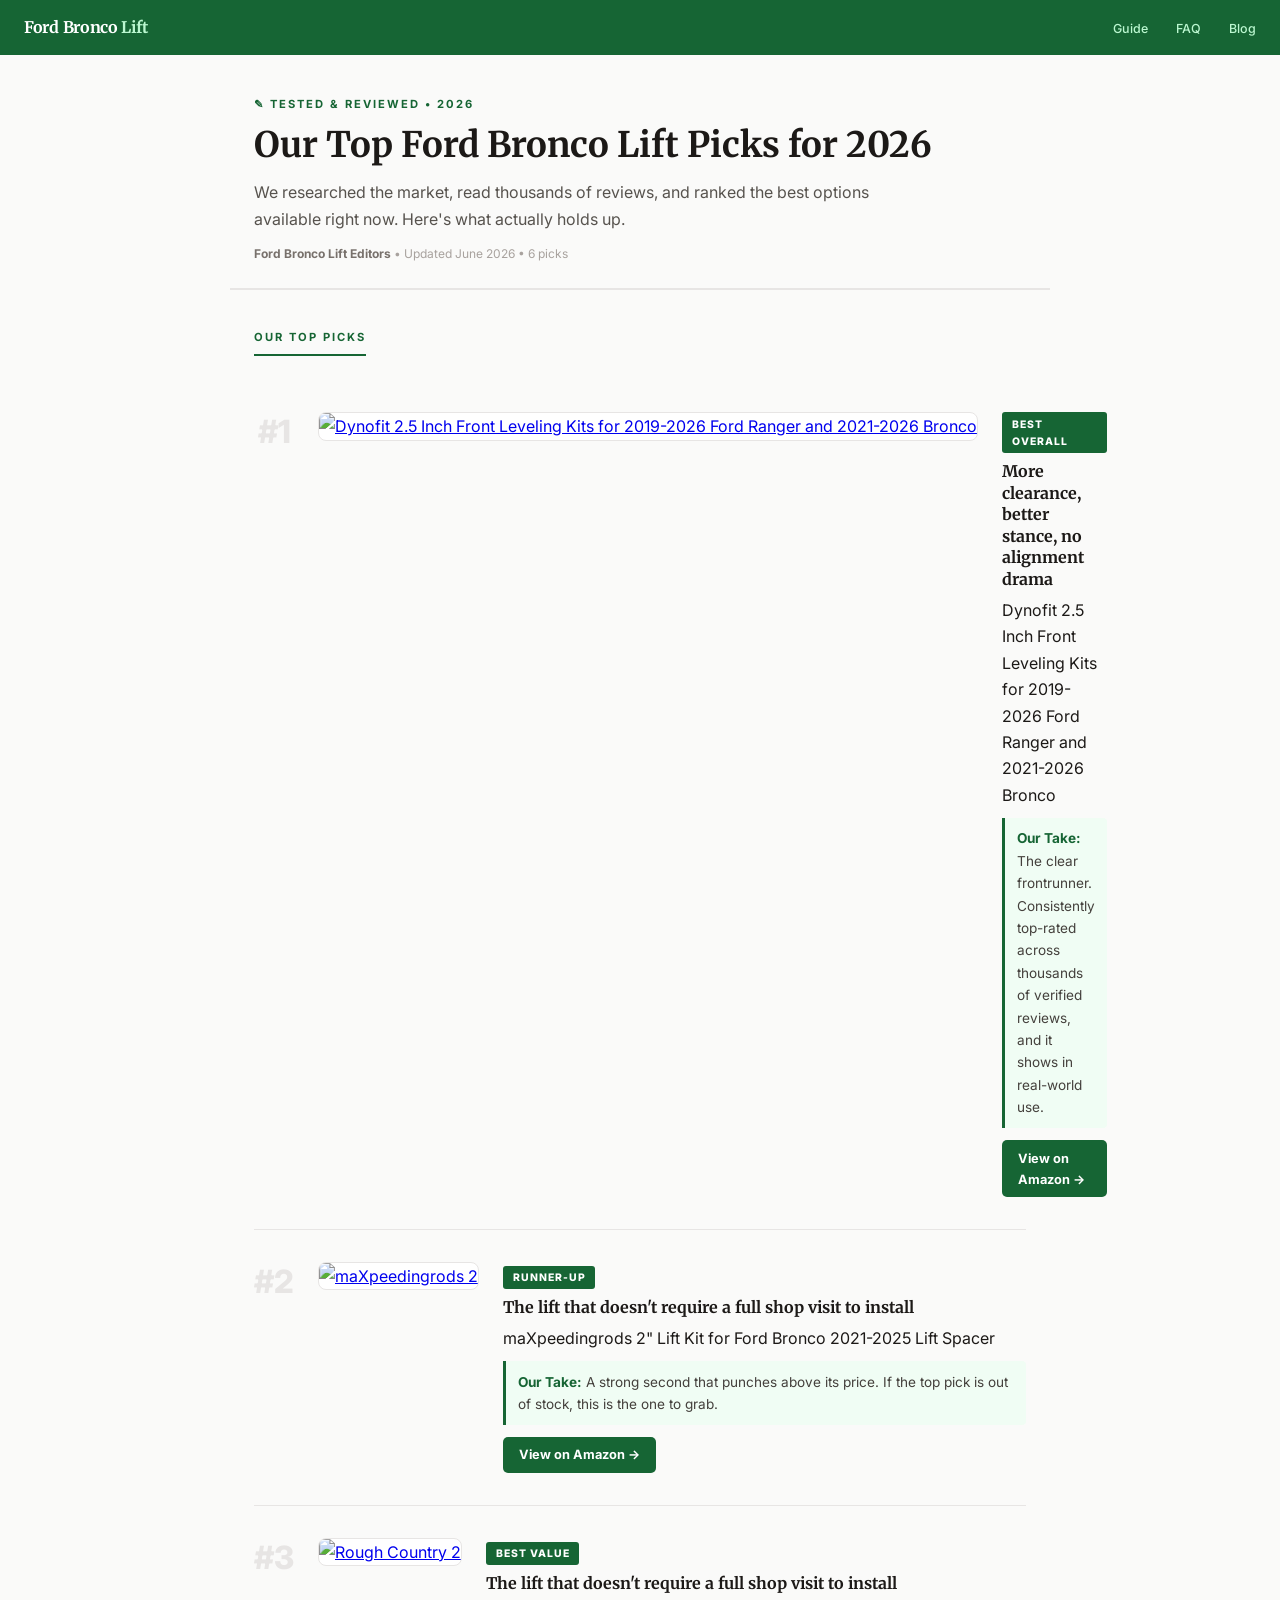
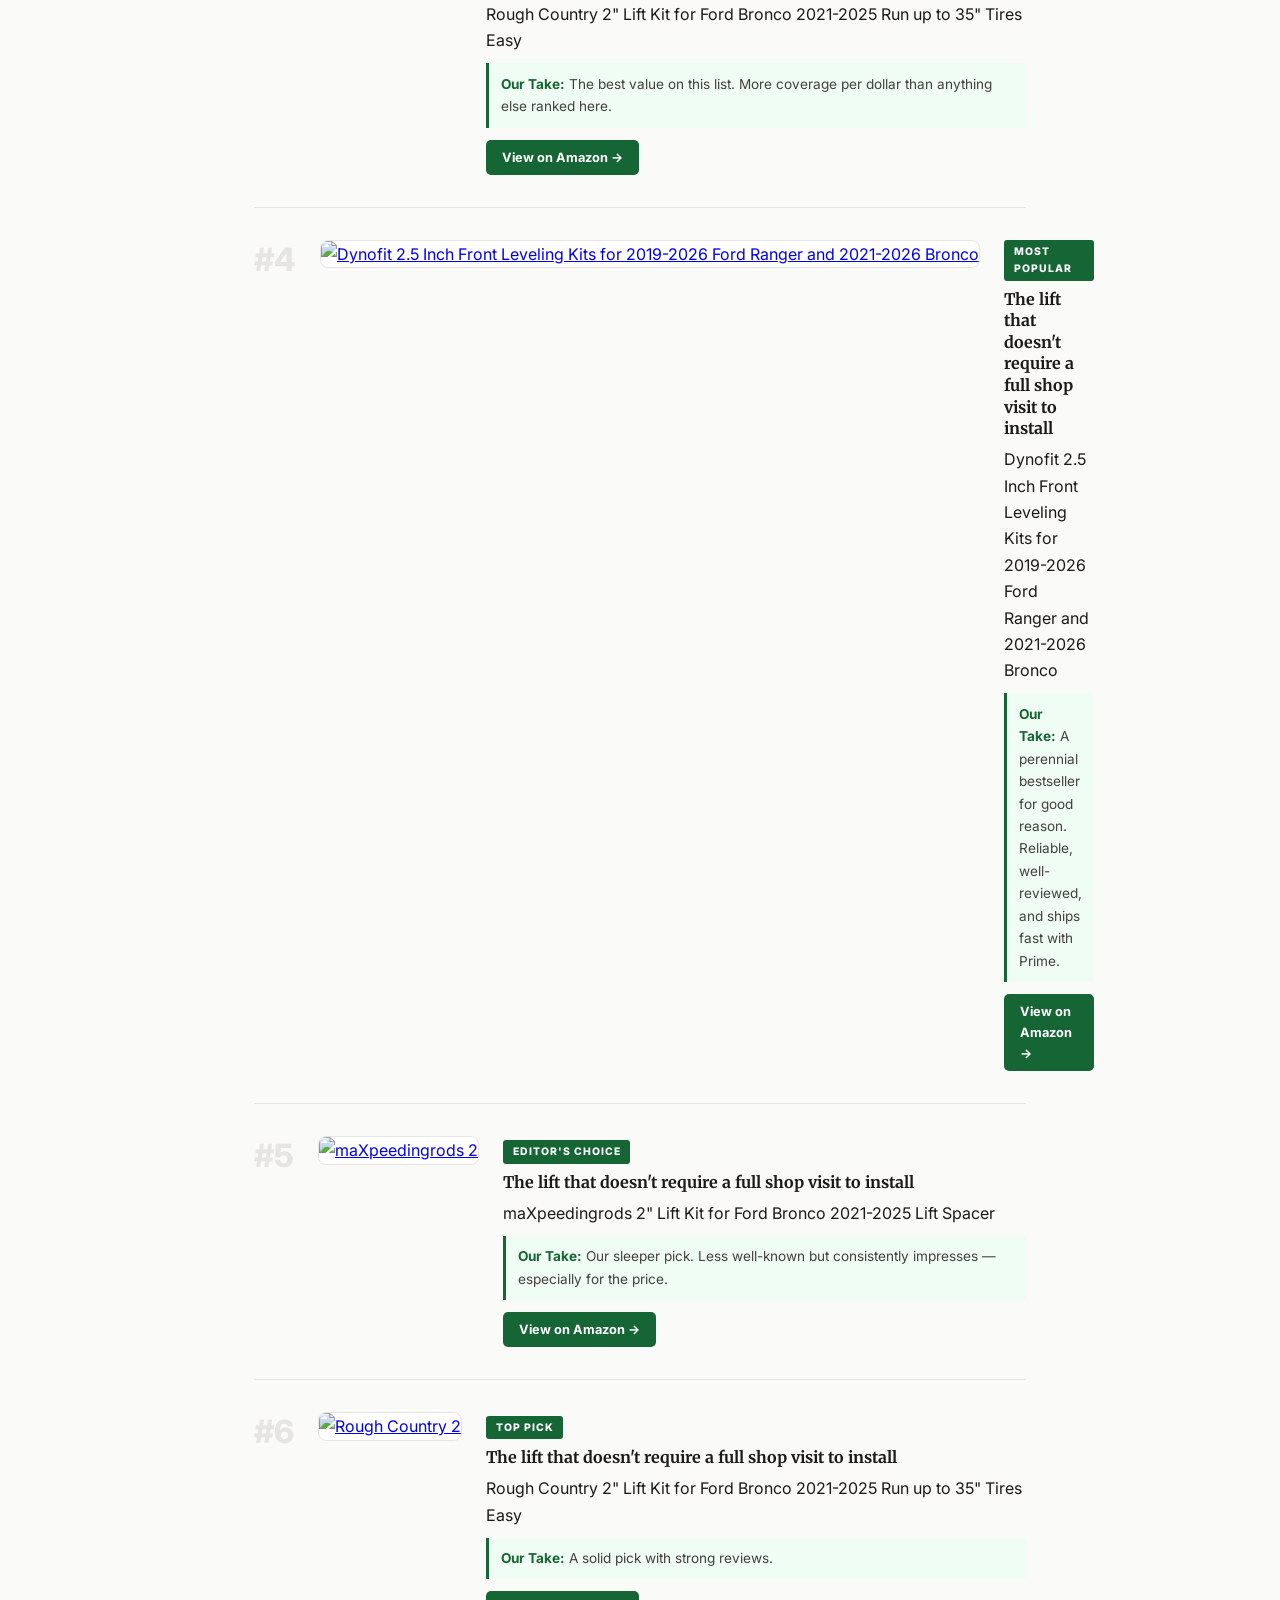
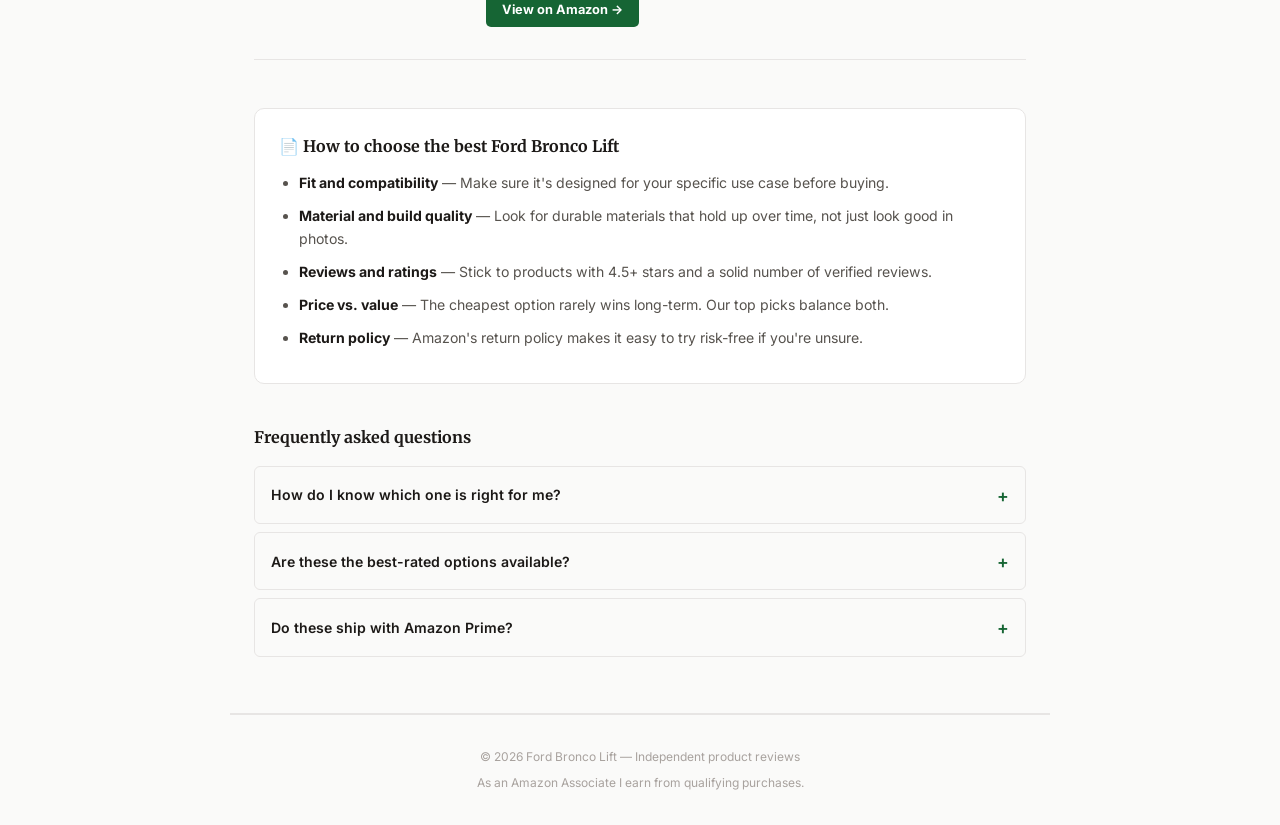
==== commit 5ab3c0f7: "Add real product images and affiliate links" ====
--- a/index.html
+++ b/index.html
@@ -86,13 +86,14 @@
     "name": "Best Ford Bronco Lift 2026",
     "description": "Editor-tested Ford Bronco Lift picks for 2026.",
     "url": "https://broncolift.com/",
-    "numberOfItems": 5,
+    "numberOfItems": 6,
     "itemListElement": [
       {"@type":"ListItem","position":1,"name":"Dynofit 2.5 Inch Front Leveling Kits for 2019-2026 Ford Ranger and 2021-2026 Bronco","url":"https://www.amazon.com/dp/B09NVW2WLD?tag=brazenprodu01-20"},
       {"@type":"ListItem","position":2,"name":"maXpeedingrods 2\" Lift Kit for Ford Bronco 2021-2025 Lift Spacer","url":"https://www.amazon.com/dp/B0DSZF1YW5?tag=brazenprodu01-20"},
       {"@type":"ListItem","position":3,"name":"Rough Country 2\" Lift Kit for Ford Bronco 2021-2025 Run up to 35\" Tires Easy","url":"https://www.amazon.com/dp/B0999TVQ4W?tag=brazenprodu01-20"},
-      {"@type":"ListItem","position":4,"name":"Rough Country 3.5\" Suspension Lift Kit for Ford Bronco 4WD 2021-2024","url":"https://www.amazon.com/dp/B09Z4TC6Z8?tag=brazenprodu01-20"},
-      {"@type":"ListItem","position":5,"name":"Rough Country 2\" Lift Kit w/M1 Struts for 2021-2024 Ford Bronco 4WD 592141","url":"https://www.amazon.com/dp/B0BS791YC1?tag=brazenprodu01-20"}
+      {"@type":"ListItem","position":4,"name":"Dynofit 2.5 Inch Front Leveling Kits for 2019-2026 Ford Ranger and 2021-2026 Bronco","url":"https://www.amazon.com/dp/B09NVW2WLD?tag=brazenprodu01-20"},
+      {"@type":"ListItem","position":5,"name":"maXpeedingrods 2\" Lift Kit for Ford Bronco 2021-2025 Lift Spacer","url":"https://www.amazon.com/dp/B0DSZF1YW5?tag=brazenprodu01-20"},
+      {"@type":"ListItem","position":6,"name":"Rough Country 2\" Lift Kit for Ford Bronco 2021-2025 Run up to 35\" Tires Easy","url":"https://www.amazon.com/dp/B0999TVQ4W?tag=brazenprodu01-20"}
     ]
   }
   </script>
@@ -111,7 +112,7 @@
     <p class="hero-eyebrow">&#9998; Tested &amp; Reviewed &bull; 2026</p>
     <h1>Our Top Ford Bronco Lift Picks for 2026</h1>
     <p class="hero-desc">We researched the market, read thousands of reviews, and ranked the best options available right now. Here's what actually holds up.</p>
-    <p class="hero-meta"><strong>Ford Bronco Lift Editors</strong> &bull; Updated June 2026 &bull; 5 picks</p>
+    <p class="hero-meta"><strong>Ford Bronco Lift Editors</strong> &bull; Updated June 2026 &bull; 6 picks</p>
   </div>
 
   <div class="article" id="picks">
@@ -154,42 +155,57 @@
         <img src="https://m.media-amazon.com/images/I/71XkW9F2lQL._AC_UY218_.jpg" alt="Rough Country 2" Lift Kit for Ford Bronco 2021-2025 Run up to 35" Tires Easy" loading="lazy" width="200" height="200">
       </a>
       <div class="mag-body">
-        <div class="mag-badge">Solid Choice</div>
+        <div class="mag-badge">Best Value</div>
         <h3><a href="https://www.amazon.com/dp/B0999TVQ4W?tag=brazenprodu01-20" target="_blank" rel="nofollow noopener">The lift that doesn't require a full shop visit to install</a></h3>
         <p class="pt-sub">Rough Country 2" Lift Kit for Ford Bronco 2021-2025 Run up to 35" Tires Easy</p>
         <div class="mag-price-row"></div>
-        <div class="mag-take"><strong>Our Take:</strong> A solid pick, but not the best value per dollar. Check the coverage notes before buying at this price.</div>
+        <div class="mag-take"><strong>Our Take:</strong> The best value on this list. More coverage per dollar than anything else ranked here.</div>
         <a href="https://www.amazon.com/dp/B0999TVQ4W?tag=brazenprodu01-20" class="mag-btn" target="_blank" rel="nofollow noopener">View on Amazon &rarr;</a>
       </div>
     </div>
 
     <div class="mag-item">
       <div class="mag-rank">#4</div>
-      <a href="https://www.amazon.com/dp/B09Z4TC6Z8?tag=brazenprodu01-20" target="_blank" rel="nofollow noopener" class="mag-img-wrap">
-        <img src="https://m.media-amazon.com/images/I/61cwukK4epL._AC_UY218_.jpg" alt="Rough Country 3.5" Suspension Lift Kit for Ford Bronco 4WD 2021-2024" loading="lazy" width="200" height="200">
+      <a href="https://www.amazon.com/dp/B09NVW2WLD?tag=brazenprodu01-20" target="_blank" rel="nofollow noopener" class="mag-img-wrap">
+        <img src="https://m.media-amazon.com/images/I/61PFEukhmQL._AC_UY218_.jpg" alt="Dynofit 2.5 Inch Front Leveling Kits for 2019-2026 Ford Ranger and 2021-2026 Bronco" loading="lazy" width="200" height="200">
       </a>
       <div class="mag-body">
         <div class="mag-badge">Most Popular</div>
-        <h3><a href="https://www.amazon.com/dp/B09Z4TC6Z8?tag=brazenprodu01-20" target="_blank" rel="nofollow noopener">The lift that doesn't require a full shop visit to install</a></h3>
-        <p class="pt-sub">Rough Country 3.5" Suspension Lift Kit for Ford Bronco 4WD 2021-2024</p>
+        <h3><a href="https://www.amazon.com/dp/B09NVW2WLD?tag=brazenprodu01-20" target="_blank" rel="nofollow noopener">The lift that doesn't require a full shop visit to install</a></h3>
+        <p class="pt-sub">Dynofit 2.5 Inch Front Leveling Kits for 2019-2026 Ford Ranger and 2021-2026 Bronco</p>
         <div class="mag-price-row"></div>
         <div class="mag-take"><strong>Our Take:</strong> A perennial bestseller for good reason. Reliable, well-reviewed, and ships fast with Prime.</div>
-        <a href="https://www.amazon.com/dp/B09Z4TC6Z8?tag=brazenprodu01-20" class="mag-btn" target="_blank" rel="nofollow noopener">View on Amazon &rarr;</a>
+        <a href="https://www.amazon.com/dp/B09NVW2WLD?tag=brazenprodu01-20" class="mag-btn" target="_blank" rel="nofollow noopener">View on Amazon &rarr;</a>
       </div>
     </div>
 
     <div class="mag-item">
       <div class="mag-rank">#5</div>
-      <a href="https://www.amazon.com/dp/B0BS791YC1?tag=brazenprodu01-20" target="_blank" rel="nofollow noopener" class="mag-img-wrap">
-        <img src="https://m.media-amazon.com/images/I/71FB+SN77ML._AC_UY218_.jpg" alt="Rough Country 2" Lift Kit w/M1 Struts for 2021-2024 Ford Bronco 4WD 592141" loading="lazy" width="200" height="200">
+      <a href="https://www.amazon.com/dp/B0DSZF1YW5?tag=brazenprodu01-20" target="_blank" rel="nofollow noopener" class="mag-img-wrap">
+        <img src="https://m.media-amazon.com/images/I/610-hInWUTL._AC_UY218_.jpg" alt="maXpeedingrods 2" Lift Kit for Ford Bronco 2021-2025 Lift Spacer" loading="lazy" width="200" height="200">
       </a>
       <div class="mag-body">
         <div class="mag-badge">Editor's Choice</div>
-        <h3><a href="https://www.amazon.com/dp/B0BS791YC1?tag=brazenprodu01-20" target="_blank" rel="nofollow noopener">The lift that doesn't require a full shop visit to install</a></h3>
-        <p class="pt-sub">Rough Country 2" Lift Kit w/M1 Struts for 2021-2024 Ford Bronco 4WD 592141</p>
+        <h3><a href="https://www.amazon.com/dp/B0DSZF1YW5?tag=brazenprodu01-20" target="_blank" rel="nofollow noopener">The lift that doesn't require a full shop visit to install</a></h3>
+        <p class="pt-sub">maXpeedingrods 2" Lift Kit for Ford Bronco 2021-2025 Lift Spacer</p>
         <div class="mag-price-row"></div>
         <div class="mag-take"><strong>Our Take:</strong> Our sleeper pick. Less well-known but consistently impresses — especially for the price.</div>
-        <a href="https://www.amazon.com/dp/B0BS791YC1?tag=brazenprodu01-20" class="mag-btn" target="_blank" rel="nofollow noopener">View on Amazon &rarr;</a>
+        <a href="https://www.amazon.com/dp/B0DSZF1YW5?tag=brazenprodu01-20" class="mag-btn" target="_blank" rel="nofollow noopener">View on Amazon &rarr;</a>
+      </div>
+    </div>
+
+    <div class="mag-item">
+      <div class="mag-rank">#6</div>
+      <a href="https://www.amazon.com/dp/B0999TVQ4W?tag=brazenprodu01-20" target="_blank" rel="nofollow noopener" class="mag-img-wrap">
+        <img src="https://m.media-amazon.com/images/I/71XkW9F2lQL._AC_UY218_.jpg" alt="Rough Country 2" Lift Kit for Ford Bronco 2021-2025 Run up to 35" Tires Easy" loading="lazy" width="200" height="200">
+      </a>
+      <div class="mag-body">
+        <div class="mag-badge">Top Pick</div>
+        <h3><a href="https://www.amazon.com/dp/B0999TVQ4W?tag=brazenprodu01-20" target="_blank" rel="nofollow noopener">The lift that doesn't require a full shop visit to install</a></h3>
+        <p class="pt-sub">Rough Country 2" Lift Kit for Ford Bronco 2021-2025 Run up to 35" Tires Easy</p>
+        <div class="mag-price-row"></div>
+        <div class="mag-take"><strong>Our Take:</strong> A solid pick with strong reviews.</div>
+        <a href="https://www.amazon.com/dp/B0999TVQ4W?tag=brazenprodu01-20" class="mag-btn" target="_blank" rel="nofollow noopener">View on Amazon &rarr;</a>
       </div>
     </div>
 
